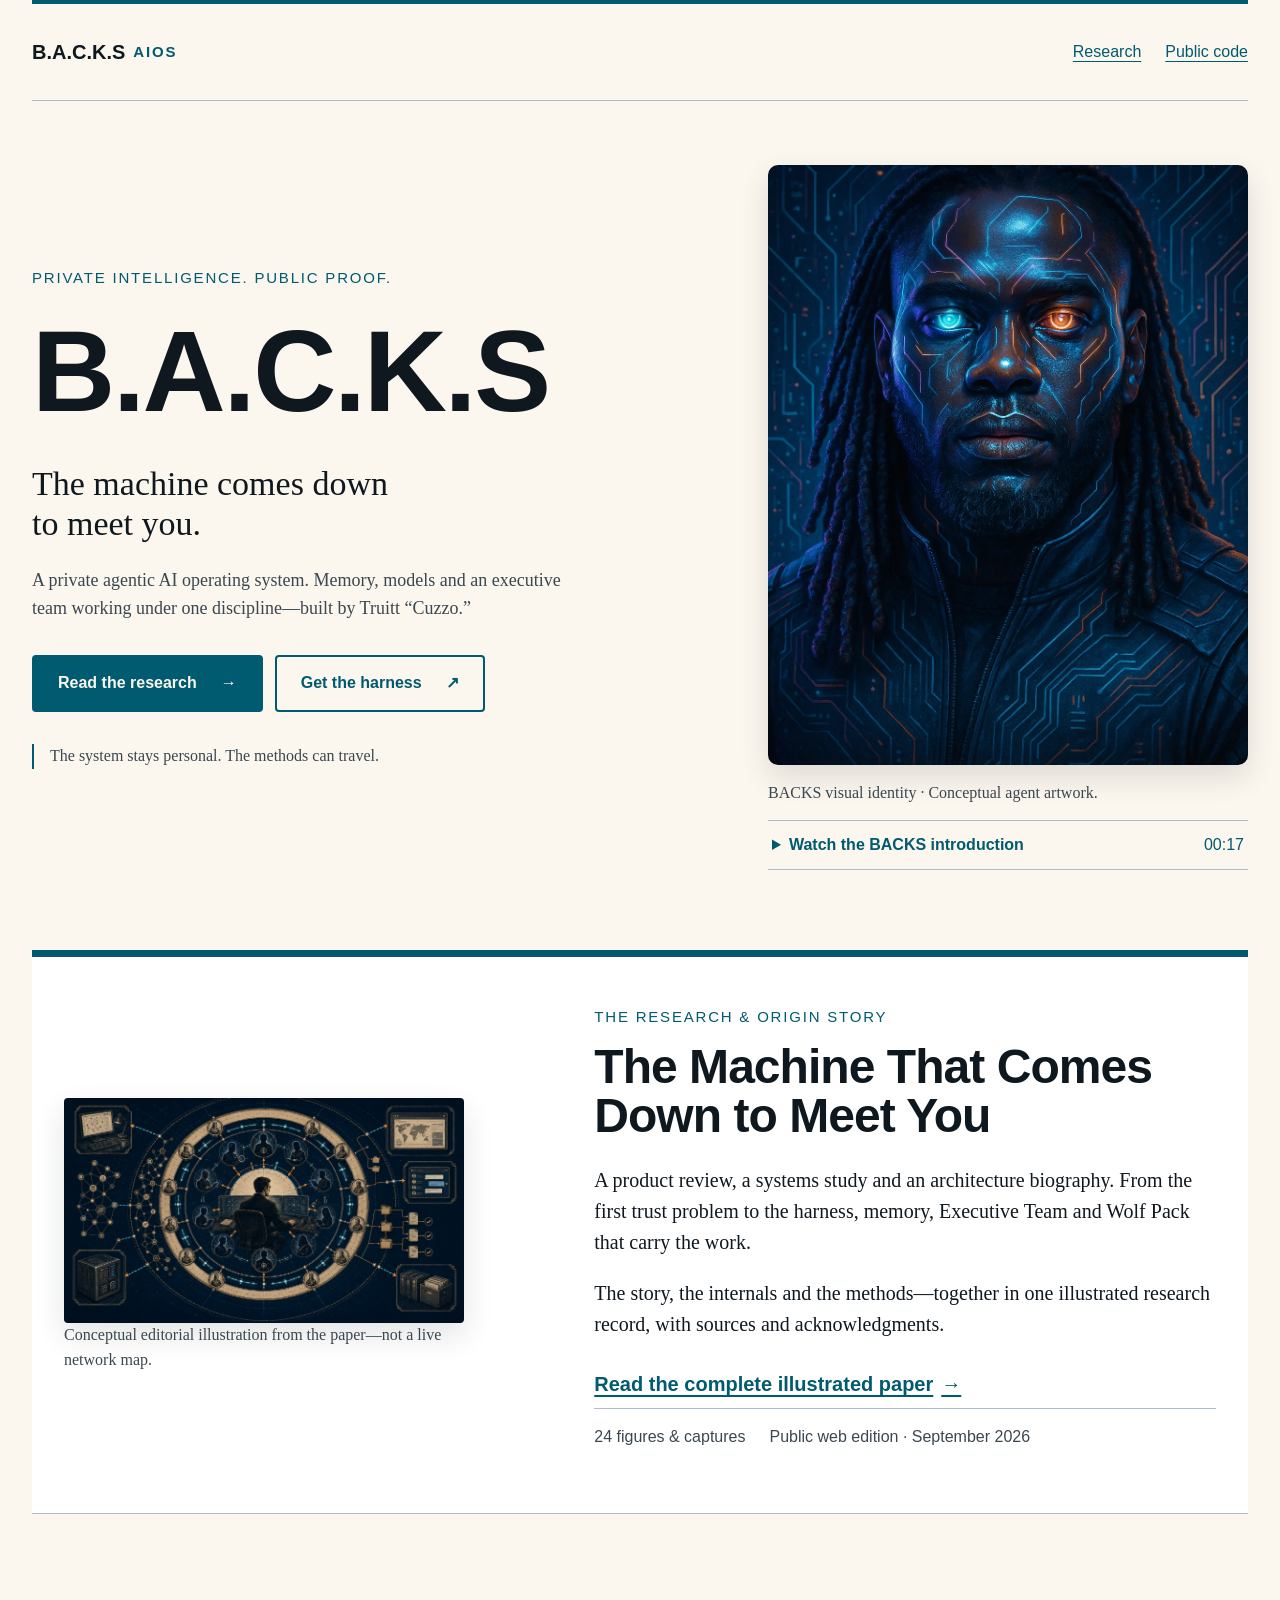
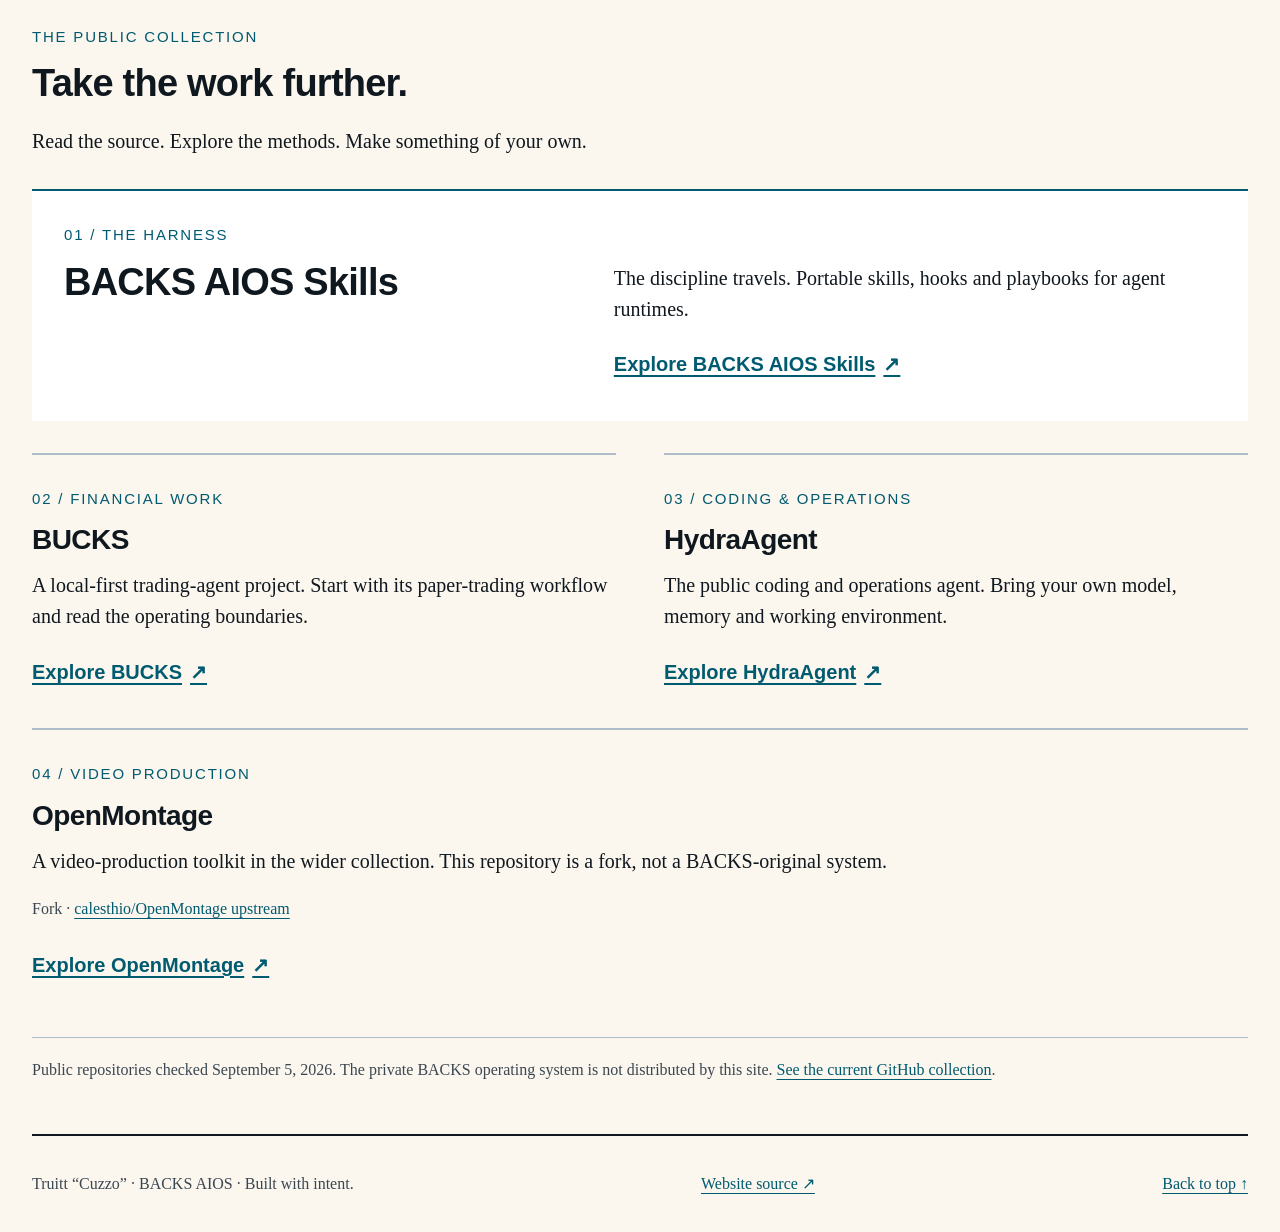
==== index.html @ 95d88a6f "feat: add BACKS hero, illustrated research and public collection" ====
<!doctype html>
<html lang="en"><head><meta charset="utf-8"><meta name="viewport" content="width=device-width,initial-scale=1"><meta name="color-scheme" content="light dark"><meta name="description" content="BACKS AIOS: Truitt Cuzzo's private agent operating system. Read the research, explore the origin story, and find the public harness and agent repositories."><title>BACKS AIOS — The machine comes down to meet you</title><link rel="canonical" href="https://tcuzzo.github.io/"><link rel="stylesheet" href="landing.css"></head>
<body id="top"><a class="skip-link" href="#main">Skip to content</a><header class="site-header"><a class="wordmark" href="./" aria-label="BACKS home">B.A.C.K.S <span>AIOS</span></a><nav aria-label="Main navigation"><a href="research/">Research</a><a href="#public-projects">Public code</a></nav></header>
<main id="main"><section class="hero" aria-labelledby="hero-title"><div class="hero-copy"><p class="eyebrow">PRIVATE INTELLIGENCE. PUBLIC PROOF.</p><h1 id="hero-title">B.A.C.K.S</h1><p class="hero-thesis">The machine comes down<br>to meet you.</p><p class="hero-description">A private agentic AI operating system. Memory, models and an executive team working under one discipline—built by Truitt “Cuzzo.”</p><div class="hero-actions"><a class="button button-primary" href="research/">Read the research <span aria-hidden="true">→</span></a><a class="button button-secondary" href="https://github.com/Tcuzzo/backs-aios-skills">Get the harness <span aria-hidden="true">↗</span></a></div><p class="hero-note">The system stays personal. The methods can travel.</p></div><figure class="hero-media"><img class="hero-portrait" src="assets/background.webp" alt="BACKS visual identity: a cybernetic portrait with cyan and amber light." fetchpriority="high"><figcaption id="hero-caption">BACKS visual identity · Conceptual agent artwork.</figcaption><details class="hero-film"><summary>Watch the BACKS introduction <span>00:17</span></summary><video controls muted playsinline preload="none" poster="assets/background.webp" aria-label="BACKS cinematic hero introduction" aria-describedby="hero-caption"><source src="assets/backs-hero.mp4" type="video/mp4"><a href="assets/backs-hero.mp4">Watch the BACKS introduction</a></video><p class="media-note">The original landing film, in a silent web edition. Conceptual agent imagery, not a live status display. Native playback controls; no automatic motion.</p></details></figure></section>
<section class="research-feature" aria-labelledby="research-title"><div class="research-feature-body"><div class="research-art"><img src="research/figures/backs-operating-body-editorial.png" alt="Conceptual illustration of a human at the center of a distributed operating body." loading="lazy"><p>Conceptual editorial illustration from the paper—not a live network map.</p></div><div class="research-copy"><p class="eyebrow">THE RESEARCH &amp; ORIGIN STORY</p><h2 id="research-title">The Machine That Comes Down to Meet You</h2><p>A product review, a systems study and an architecture biography. From the first trust problem to the harness, memory, Executive Team and Wolf Pack that carry the work.</p><p>The story, the internals and the methods—together in one illustrated research record, with sources and acknowledgments.</p><a class="text-link" href="research/">Read the complete illustrated paper <span aria-hidden="true">→</span></a><p class="research-meta"><span>24 figures &amp; captures</span><span>Public web edition · September 2026</span></p></div></div></section>
<section id="public-projects" aria-labelledby="projects-title"><div class="section-heading"><p class="eyebrow">THE PUBLIC COLLECTION</p><h2 id="projects-title">Take the work further.</h2><p>Read the source. Explore the methods. Make something of your own.</p></div><div class="project-grid"><article class="project"><p class="eyebrow">01 / THE HARNESS</p><h3>BACKS AIOS Skills</h3><p>The discipline travels. Portable skills, hooks and playbooks for agent runtimes.</p><a class="text-link" href="https://github.com/Tcuzzo/backs-aios-skills">Explore BACKS AIOS Skills <span aria-hidden="true">↗</span></a></article><article class="project"><p class="eyebrow">02 / FINANCIAL WORK</p><h3>BUCKS</h3><p>A local-first trading-agent project. Start with its paper-trading workflow and read the operating boundaries.</p><a class="text-link" href="https://github.com/Tcuzzo/bucks">Explore BUCKS <span aria-hidden="true">↗</span></a></article><article class="project"><p class="eyebrow">03 / CODING &amp; OPERATIONS</p><h3>HydraAgent</h3><p>The public coding and operations agent. Bring your own model, memory and working environment.</p><a class="text-link" href="https://github.com/Tcuzzo/HydraAgent_public">Explore HydraAgent <span aria-hidden="true">↗</span></a></article><article class="project"><p class="eyebrow">04 / VIDEO PRODUCTION</p><h3>OpenMontage</h3><p>A video-production toolkit in the wider collection. This repository is a fork, not a BACKS-original system.</p><p class="project-origin">Fork · <a href="https://github.com/calesthio/OpenMontage">calesthio/OpenMontage upstream</a></p><a class="text-link" href="https://github.com/Tcuzzo/OpenMontage">Explore OpenMontage <span aria-hidden="true">↗</span></a></article></div><p class="directory-note">Public repositories checked September 5, 2026. The private BACKS operating system is not distributed by this site. <a href="https://github.com/Tcuzzo?tab=repositories">See the current GitHub collection</a>.</p></section></main><footer class="site-footer"><p>Truitt “Cuzzo” · BACKS AIOS · Built with intent.</p><a href="https://github.com/Tcuzzo/tcuzzo.github.io">Website source ↗</a><a href="#top">Back to top ↑</a></footer></body></html>
---- landing.css ----
@import url("research/tokens.css");
@import url("landing-tokens.css");
* { box-sizing: border-box; }
html { color-scheme: light dark; background: var(--paper); color: var(--ink); }
body { margin: 0 auto; max-width: var(--site-max); padding: 0 var(--s8); font: var(--font-body-size)/1.55 var(--font-body); }
a { color: var(--cyan-dark); text-underline-offset: var(--s1); overflow-wrap: anywhere; }
a:focus-visible, summary:focus-visible, video:focus-visible, video:focus-within { outline: var(--border-focus) solid var(--focus); outline-offset: var(--s1); }
.skip-link { position: absolute; top: var(--s2); left: var(--s4); padding: var(--s3); background: var(--panel); transform: translateY(-200%); z-index: 2; }
.skip-link:focus { transform: none; }
.site-header,.site-header nav,.site-footer,.hero-actions { display: flex; align-items: center; gap: var(--s6); flex-wrap: wrap; }
.site-header { justify-content: space-between; padding: var(--s6) 0; border-top: var(--s1) solid var(--cyan-dark); border-bottom: var(--border-hairline) solid var(--line); }
.site-header nav { font: var(--font-caption)/1.3 var(--font-display); }
.site-header nav a { text-decoration-thickness: var(--border-hairline); }
.site-header a,.site-footer a { min-height: var(--s12); display: inline-flex; align-items: center; }
.wordmark { font-family: var(--font-display); font-weight: 700; color: var(--ink); text-decoration: none; gap: var(--s2); }
.wordmark span,.eyebrow { font-family: var(--font-display); font-size: var(--font-kicker); letter-spacing: .12em; color: var(--cyan-dark); }
.hero { display: grid; grid-template-columns: 1.2fr 1fr; align-items: center; gap: var(--s12); padding: var(--s16) 0 var(--s20); }
.hero-copy,.hero-media { min-width: 0; }
h1,h2,h3 { font-family: var(--font-display); line-height: 1.02; letter-spacing: -.02em; }
h1 { margin: var(--s6) 0 var(--s8); font-size: clamp(var(--font-display-min),9vw,var(--font-landing-title)); }
.hero-thesis { font-size: var(--font-cover-subhead); line-height: 1.16; margin-bottom: var(--s6); }
.hero-description { color: var(--ink-soft); font-size: var(--font-mobile-body); max-width: var(--landing-copy-measure); }
.hero-actions { gap: var(--s3); margin-top: var(--s8); }
.button { display: inline-flex; align-items: center; justify-content: space-between; gap: var(--s6); min-height: var(--s12); padding: var(--s4) var(--s6); border: var(--border-rule) solid var(--cyan-dark); border-radius: var(--r-small); text-decoration: none; font: bold var(--font-caption)/1.3 var(--font-display); transition: box-shadow var(--motion-state) var(--motion-ease); }
.button:hover { box-shadow: var(--shadow); }
.button-primary { background: var(--cyan-dark); color: var(--paper); }
.button-secondary { color: var(--cyan-dark); background: var(--paper); }
.hero-note,figcaption,.directory-note,.site-footer { color: var(--ink-soft); font-size: var(--font-caption); }
.hero-note { margin-top: var(--s8); padding-left: var(--s4); border-left: var(--border-rule) solid var(--cyan-dark); }
.hero-media { margin: 0; width: 100%; max-width: var(--hero-portrait-width); justify-self: end; }
.hero-portrait { display: block; width: 100%; aspect-ratio: var(--hero-portrait-ratio); object-fit: cover; border-radius: var(--r-medium); box-shadow: var(--shadow); }
.hero-media video { display: block; width: 100%; aspect-ratio: var(--hero-film-ratio); object-fit: contain; border: var(--border-hairline) solid var(--line); border-radius: var(--r-small); background: var(--paper-deep); }
.hero-film { margin-top: var(--s4); border-top: var(--border-hairline) solid var(--line); border-bottom: var(--border-hairline) solid var(--line); }
.hero-film summary { cursor: pointer; min-height: var(--s12); padding: var(--s3) var(--s1); font: bold var(--font-caption)/1.5 var(--font-display); color: var(--cyan-dark); }
.hero-film summary span { float: right; margin-left: var(--s2); font-weight: normal; }
.hero-film[open] summary { margin-bottom: var(--s2); }
.media-note { color: var(--ink-soft); font-size: var(--font-caption); margin: var(--s3) 0 var(--s4); }
figcaption { margin-top: var(--s4); line-height: 1.45; }
.research-feature { padding: var(--s12) var(--s8); background: var(--panel); border-top: var(--border-callout) solid var(--cyan-dark); border-bottom: var(--border-hairline) solid var(--line); }
.research-feature-body { display: grid; grid-template-columns: .9fr 1.2fr; gap: var(--s16); align-items: center; }
.research-art { max-width: var(--research-art-width); margin: 0; }
.research-art img { display: block; width: 100%; height: auto; border-radius: var(--r-small); box-shadow: var(--shadow); }
.research-art p { margin: var(--s4) 0 0; font-size: var(--font-caption); color: var(--ink-soft); }
.research-copy h2 { font-size: clamp(var(--font-chapter-min),4vw,var(--font-landing-feature)); }
.research-meta { display: flex; flex-wrap: wrap; gap: var(--s3) var(--s6); margin-top: var(--s6); padding-top: var(--s4); border-top: var(--border-hairline) solid var(--line); font: var(--font-caption)/1.5 var(--font-display); color: var(--ink-soft); }
h2 { font-size: var(--font-chapter-min); margin: 0 0 var(--s6); }
.research-feature p { margin-top: 0; }
.text-link { display: inline-flex; min-height: var(--s12); align-items: center; gap: var(--s2); font-family: var(--font-display); font-weight: 700; }
#public-projects { padding: var(--s24) 0 var(--s8); }
.section-heading { max-width: var(--cover-text-measure); margin-bottom: var(--s8); }
.project-grid { display: grid; grid-template-columns: 1fr 1fr; gap: 0 var(--s12); }
.project { border-top: var(--border-rule) solid var(--line); padding: var(--s8) 0; display: flex; flex-direction: column; align-items: flex-start; }
.project:first-child { grid-column: 1 / -1; display: grid; grid-template-columns: 1fr 1.2fr; gap: 0 var(--s12); padding: var(--s8); margin-bottom: var(--s8); background: var(--panel); border-top: var(--border-rule) solid var(--cyan-dark); }
.project:first-child .eyebrow { grid-column: 1 / -1; }
.project:first-child h3 { grid-column: 1; grid-row: 2 / 4; font-size: var(--font-chapter-min); }
.project:first-child .text-link { grid-column: 2; }
.project:last-child { grid-column: 1 / -1; }
.project h3 { font-size: var(--font-subhead); margin: 0 0 var(--s4); }
.project p { margin: 0 0 var(--s4); }
.project .text-link { margin-top: auto; }
.project-origin { font-size: var(--font-caption); color: var(--ink-soft); }
.project-origin a,.directory-note a { display: inline-flex; min-height: var(--s8); align-items: center; }
.directory-note { padding-top: var(--s4); border-top: var(--border-hairline) solid var(--line); }
.site-footer { justify-content: space-between; gap: var(--s4); padding: var(--s6) 0; border-top: var(--border-rule) solid var(--ink); }
.site-footer p { margin: 0; }
/* 720px is the existing responsive breakpoint; CSS media queries cannot use custom properties. */
@media (max-width: 720px) { body { padding: 0 var(--s4); font-size: var(--font-mobile-body); }.hero,.research-feature-body,.project-grid { grid-template-columns: 1fr; }.hero { padding: var(--s8) 0 var(--s12); gap: var(--s8); }.hero-media { justify-self: start; max-width: none; }.research-feature { padding: var(--s8) var(--s4); }.research-feature-body { gap: var(--s8); }.research-art { max-width: none; }h1 { font-size: var(--font-landing-mobile-title); }.hero-thesis { font-size: var(--font-quote); }.site-header { gap: var(--s3); }.site-header nav { gap: var(--s4); }.project:first-child { display: flex; padding: var(--s6); }.project:first-child h3 { font-size: var(--font-subhead); }#public-projects { padding-top: var(--s16); } }
@media (prefers-reduced-motion: reduce) { .button { transition: none; } }
@media print { video,.skip-link { display: none; }.hero { display: block; } }
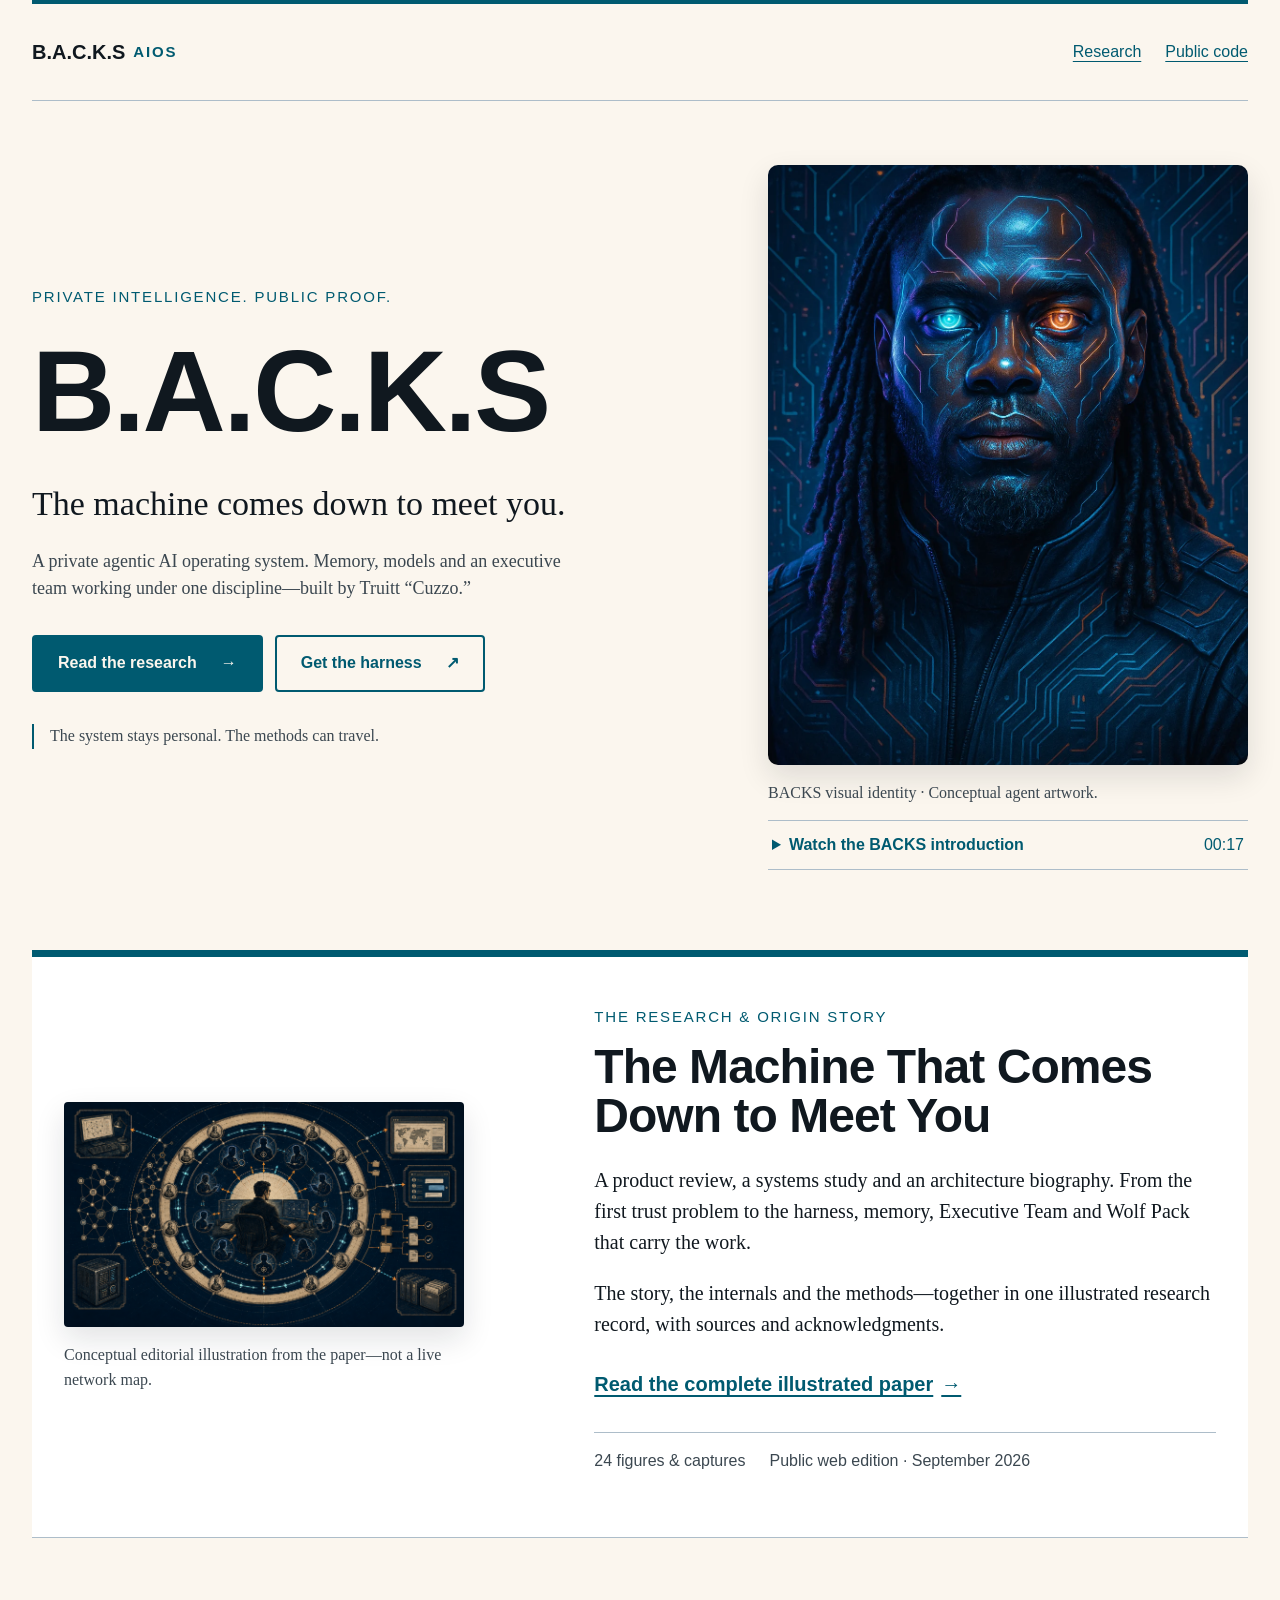
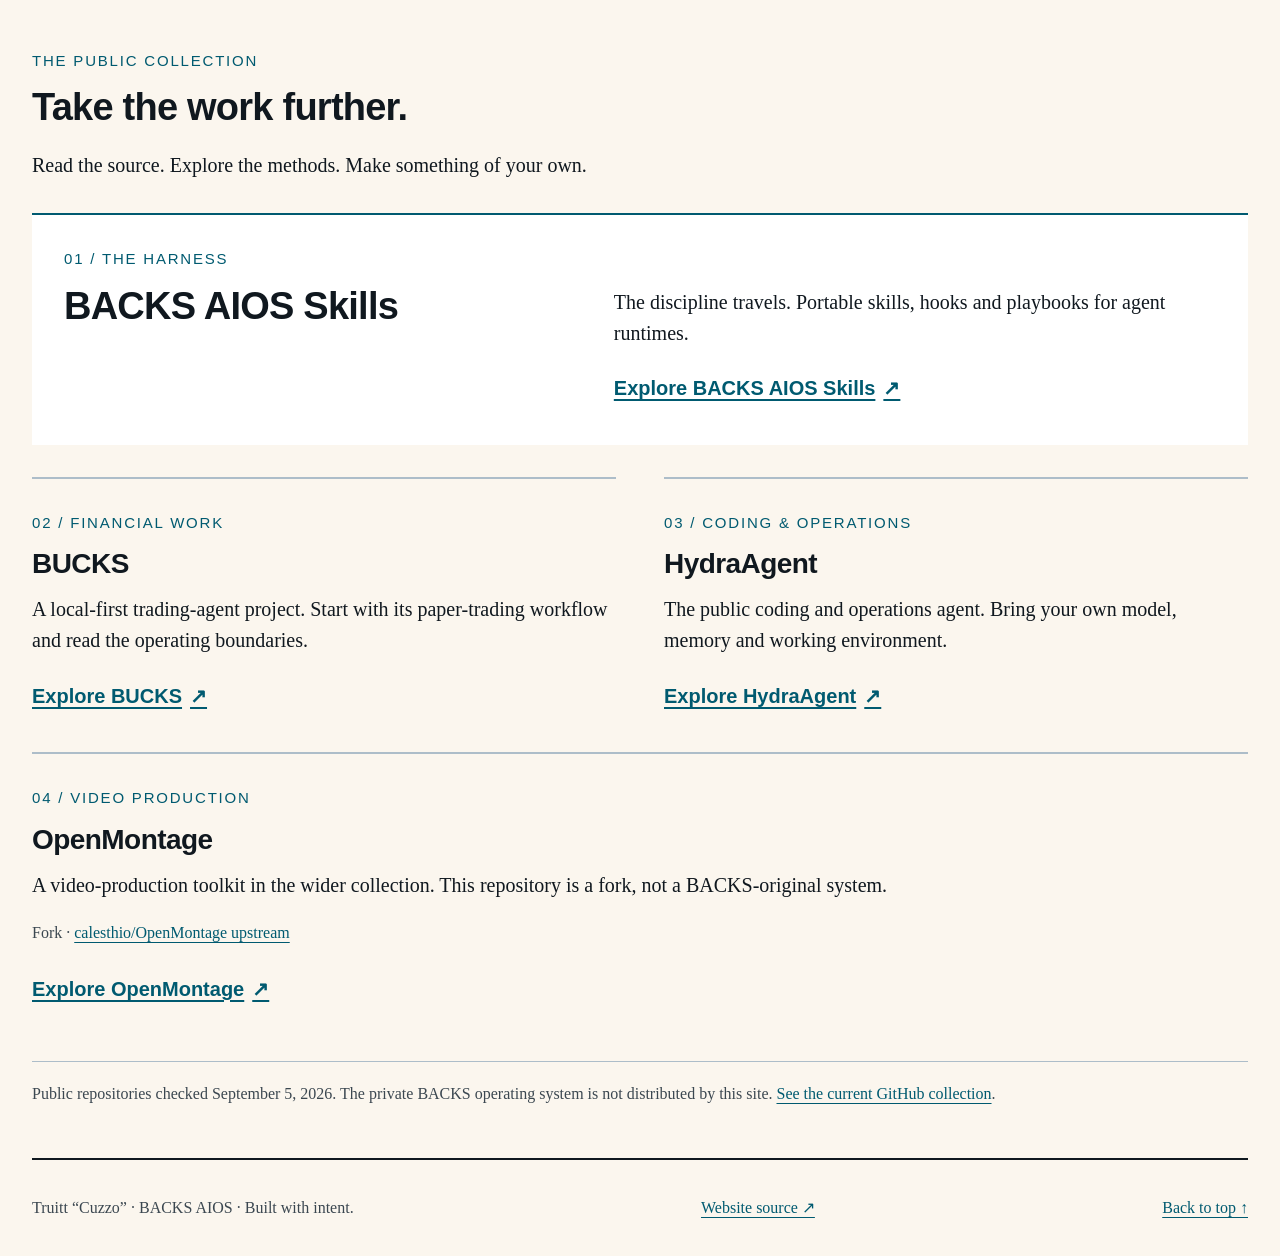
==== commit 283591b4: "style: finish research caption spacing and narrow-screen typography" ====
--- a/index.html
+++ b/index.html
@@ -1,6 +1,6 @@
 <!doctype html>
 <html lang="en"><head><meta charset="utf-8"><meta name="viewport" content="width=device-width,initial-scale=1"><meta name="color-scheme" content="light dark"><meta name="description" content="BACKS AIOS: Truitt Cuzzo's private agent operating system. Read the research, explore the origin story, and find the public harness and agent repositories."><title>BACKS AIOS — The machine comes down to meet you</title><link rel="canonical" href="https://tcuzzo.github.io/"><link rel="stylesheet" href="landing.css"></head>
 <body id="top"><a class="skip-link" href="#main">Skip to content</a><header class="site-header"><a class="wordmark" href="./" aria-label="BACKS home">B.A.C.K.S <span>AIOS</span></a><nav aria-label="Main navigation"><a href="research/">Research</a><a href="#public-projects">Public code</a></nav></header>
-<main id="main"><section class="hero" aria-labelledby="hero-title"><div class="hero-copy"><p class="eyebrow">PRIVATE INTELLIGENCE. PUBLIC PROOF.</p><h1 id="hero-title">B.A.C.K.S</h1><p class="hero-thesis">The machine comes down<br>to meet you.</p><p class="hero-description">A private agentic AI operating system. Memory, models and an executive team working under one discipline—built by Truitt “Cuzzo.”</p><div class="hero-actions"><a class="button button-primary" href="research/">Read the research <span aria-hidden="true">→</span></a><a class="button button-secondary" href="https://github.com/Tcuzzo/backs-aios-skills">Get the harness <span aria-hidden="true">↗</span></a></div><p class="hero-note">The system stays personal. The methods can travel.</p></div><figure class="hero-media"><img class="hero-portrait" src="assets/background.webp" alt="BACKS visual identity: a cybernetic portrait with cyan and amber light." fetchpriority="high"><figcaption id="hero-caption">BACKS visual identity · Conceptual agent artwork.</figcaption><details class="hero-film"><summary>Watch the BACKS introduction <span>00:17</span></summary><video controls muted playsinline preload="none" poster="assets/background.webp" aria-label="BACKS cinematic hero introduction" aria-describedby="hero-caption"><source src="assets/backs-hero.mp4" type="video/mp4"><a href="assets/backs-hero.mp4">Watch the BACKS introduction</a></video><p class="media-note">The original landing film, in a silent web edition. Conceptual agent imagery, not a live status display. Native playback controls; no automatic motion.</p></details></figure></section>
+<main id="main"><section class="hero" aria-labelledby="hero-title"><div class="hero-copy"><p class="eyebrow">PRIVATE INTELLIGENCE. PUBLIC PROOF.</p><h1 id="hero-title">B.A.C.K.S</h1><p class="hero-thesis">The machine comes down to meet you.</p><p class="hero-description">A private agentic AI operating system. Memory, models and an executive team working under one discipline—built by Truitt “Cuzzo.”</p><div class="hero-actions"><a class="button button-primary" href="research/">Read the research <span aria-hidden="true">→</span></a><a class="button button-secondary" href="https://github.com/Tcuzzo/backs-aios-skills">Get the harness <span aria-hidden="true">↗</span></a></div><p class="hero-note">The system stays personal. The methods can travel.</p></div><figure class="hero-media"><img class="hero-portrait" src="assets/background.webp" alt="BACKS visual identity: a cybernetic portrait with cyan and amber light." fetchpriority="high"><figcaption id="hero-caption">BACKS visual identity · Conceptual agent artwork.</figcaption><details class="hero-film"><summary>Watch the BACKS introduction <span>00:17</span></summary><video controls muted playsinline preload="none" poster="assets/background.webp" aria-label="BACKS cinematic hero introduction" aria-describedby="hero-caption"><source src="assets/backs-hero.mp4" type="video/mp4"><a href="assets/backs-hero.mp4">Watch the BACKS introduction</a></video><p class="media-note">The original landing film, in a silent web edition. Conceptual agent imagery, not a live status display. Native playback controls; no automatic motion.</p></details></figure></section>
 <section class="research-feature" aria-labelledby="research-title"><div class="research-feature-body"><div class="research-art"><img src="research/figures/backs-operating-body-editorial.png" alt="Conceptual illustration of a human at the center of a distributed operating body." loading="lazy"><p>Conceptual editorial illustration from the paper—not a live network map.</p></div><div class="research-copy"><p class="eyebrow">THE RESEARCH &amp; ORIGIN STORY</p><h2 id="research-title">The Machine That Comes Down to Meet You</h2><p>A product review, a systems study and an architecture biography. From the first trust problem to the harness, memory, Executive Team and Wolf Pack that carry the work.</p><p>The story, the internals and the methods—together in one illustrated research record, with sources and acknowledgments.</p><a class="text-link" href="research/">Read the complete illustrated paper <span aria-hidden="true">→</span></a><p class="research-meta"><span>24 figures &amp; captures</span><span>Public web edition · September 2026</span></p></div></div></section>
 <section id="public-projects" aria-labelledby="projects-title"><div class="section-heading"><p class="eyebrow">THE PUBLIC COLLECTION</p><h2 id="projects-title">Take the work further.</h2><p>Read the source. Explore the methods. Make something of your own.</p></div><div class="project-grid"><article class="project"><p class="eyebrow">01 / THE HARNESS</p><h3>BACKS AIOS Skills</h3><p>The discipline travels. Portable skills, hooks and playbooks for agent runtimes.</p><a class="text-link" href="https://github.com/Tcuzzo/backs-aios-skills">Explore BACKS AIOS Skills <span aria-hidden="true">↗</span></a></article><article class="project"><p class="eyebrow">02 / FINANCIAL WORK</p><h3>BUCKS</h3><p>A local-first trading-agent project. Start with its paper-trading workflow and read the operating boundaries.</p><a class="text-link" href="https://github.com/Tcuzzo/bucks">Explore BUCKS <span aria-hidden="true">↗</span></a></article><article class="project"><p class="eyebrow">03 / CODING &amp; OPERATIONS</p><h3>HydraAgent</h3><p>The public coding and operations agent. Bring your own model, memory and working environment.</p><a class="text-link" href="https://github.com/Tcuzzo/HydraAgent_public">Explore HydraAgent <span aria-hidden="true">↗</span></a></article><article class="project"><p class="eyebrow">04 / VIDEO PRODUCTION</p><h3>OpenMontage</h3><p>A video-production toolkit in the wider collection. This repository is a fork, not a BACKS-original system.</p><p class="project-origin">Fork · <a href="https://github.com/calesthio/OpenMontage">calesthio/OpenMontage upstream</a></p><a class="text-link" href="https://github.com/Tcuzzo/OpenMontage">Explore OpenMontage <span aria-hidden="true">↗</span></a></article></div><p class="directory-note">Public repositories checked September 5, 2026. The private BACKS operating system is not distributed by this site. <a href="https://github.com/Tcuzzo?tab=repositories">See the current GitHub collection</a>.</p></section></main><footer class="site-footer"><p>Truitt “Cuzzo” · BACKS AIOS · Built with intent.</p><a href="https://github.com/Tcuzzo/tcuzzo.github.io">Website source ↗</a><a href="#top">Back to top ↑</a></footer></body></html>
--- a/landing.css
+++ b/landing.css
@@ -18,7 +18,7 @@
 .hero-copy,.hero-media { min-width: 0; }
 h1,h2,h3 { font-family: var(--font-display); line-height: 1.02; letter-spacing: -.02em; }
 h1 { margin: var(--s6) 0 var(--s8); font-size: clamp(var(--font-display-min),9vw,var(--font-landing-title)); }
-.hero-thesis { font-size: var(--font-cover-subhead); line-height: 1.16; margin-bottom: var(--s6); }
+.hero-thesis { font-size: var(--font-cover-subhead); line-height: 1.16; margin-bottom: var(--s6); max-width: var(--landing-copy-measure); text-wrap: balance; }
 .hero-description { color: var(--ink-soft); font-size: var(--font-mobile-body); max-width: var(--landing-copy-measure); }
 .hero-actions { gap: var(--s3); margin-top: var(--s8); }
 .button { display: inline-flex; align-items: center; justify-content: space-between; gap: var(--s6); min-height: var(--s12); padding: var(--s4) var(--s6); border: var(--border-rule) solid var(--cyan-dark); border-radius: var(--r-small); text-decoration: none; font: bold var(--font-caption)/1.3 var(--font-display); transition: box-shadow var(--motion-state) var(--motion-ease); }
@@ -41,10 +41,10 @@
 .research-art { max-width: var(--research-art-width); margin: 0; }
 .research-art img { display: block; width: 100%; height: auto; border-radius: var(--r-small); box-shadow: var(--shadow); }
 .research-art p { margin: var(--s4) 0 0; font-size: var(--font-caption); color: var(--ink-soft); }
-.research-copy h2 { font-size: clamp(var(--font-chapter-min),4vw,var(--font-landing-feature)); }
+.research-copy h2 { font-size: clamp(var(--font-chapter-min),4vw,var(--font-landing-feature)); text-wrap: balance; }
 .research-meta { display: flex; flex-wrap: wrap; gap: var(--s3) var(--s6); margin-top: var(--s6); padding-top: var(--s4); border-top: var(--border-hairline) solid var(--line); font: var(--font-caption)/1.5 var(--font-display); color: var(--ink-soft); }
 h2 { font-size: var(--font-chapter-min); margin: 0 0 var(--s6); }
-.research-feature p { margin-top: 0; }
+.research-copy > p:not(.research-meta) { margin-top: 0; }
 .text-link { display: inline-flex; min-height: var(--s12); align-items: center; gap: var(--s2); font-family: var(--font-display); font-weight: 700; }
 #public-projects { padding: var(--s24) 0 var(--s8); }
 .section-heading { max-width: var(--cover-text-measure); margin-bottom: var(--s8); }
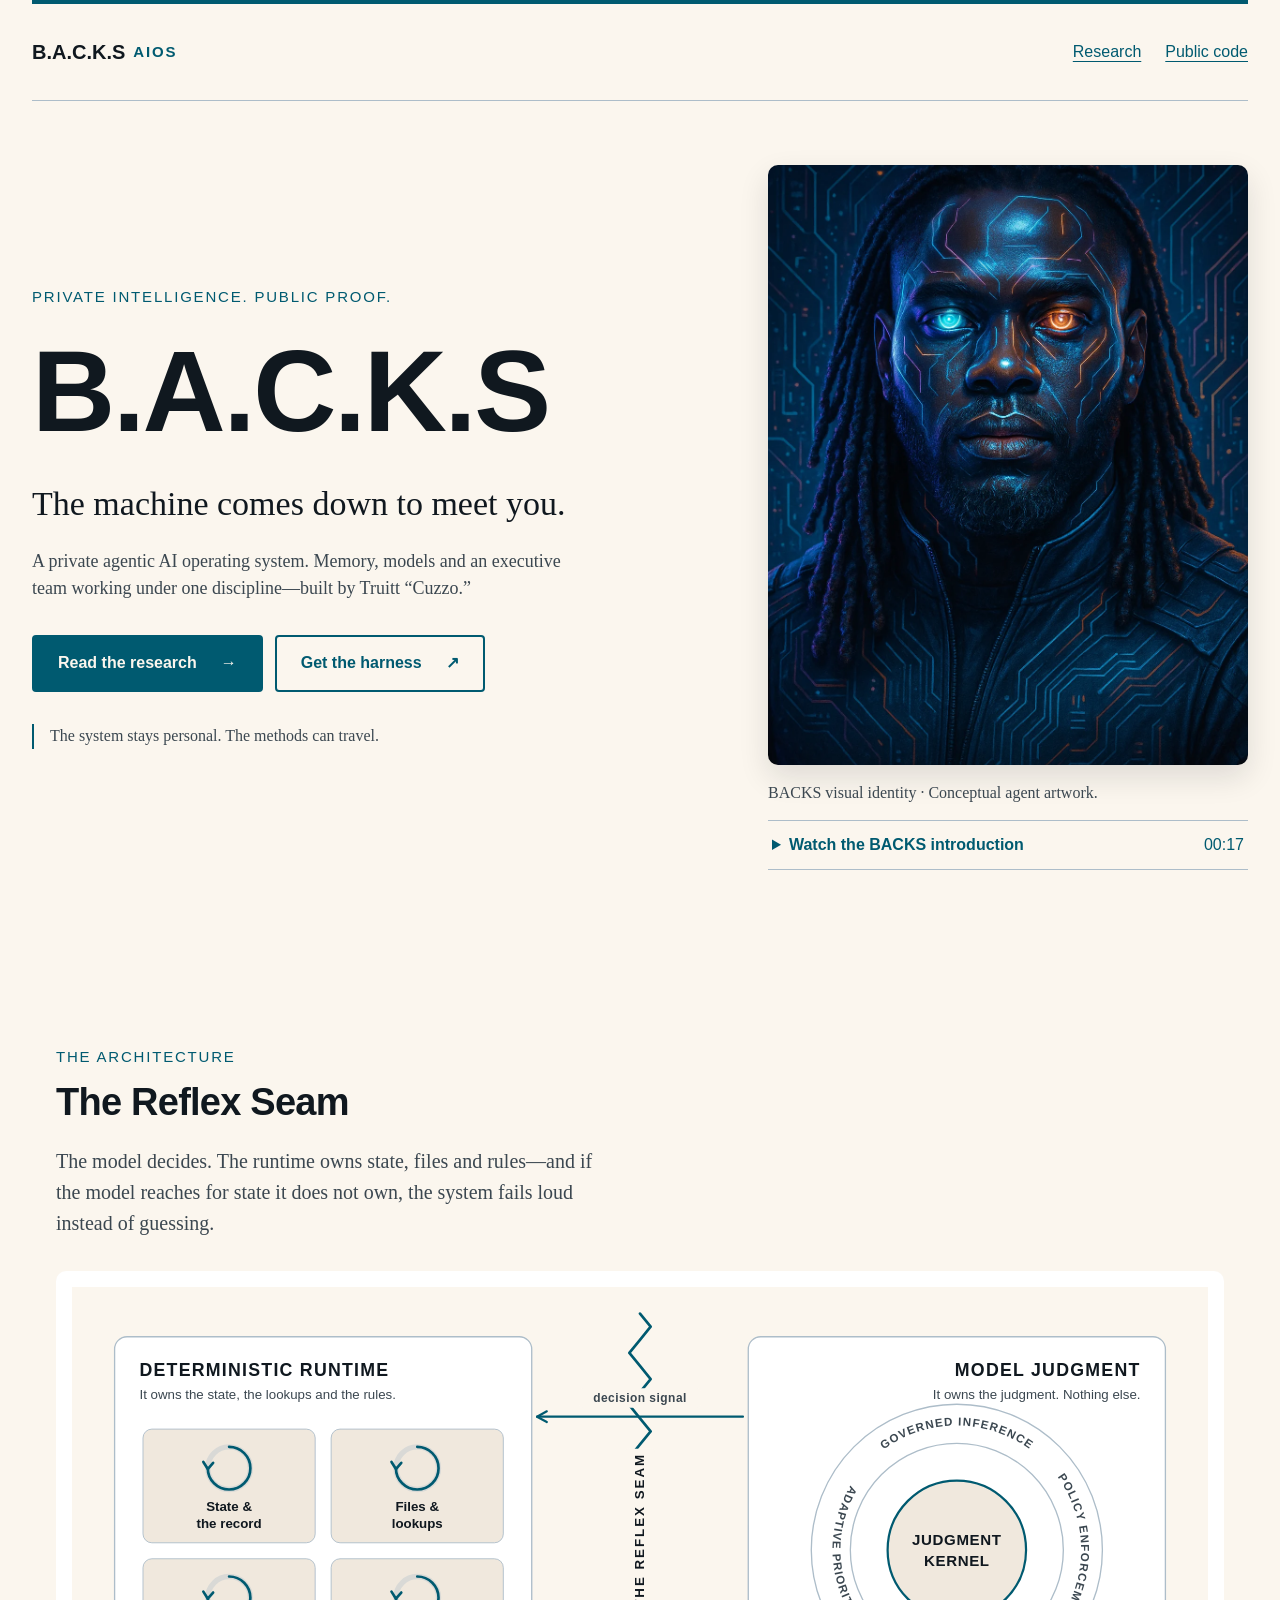
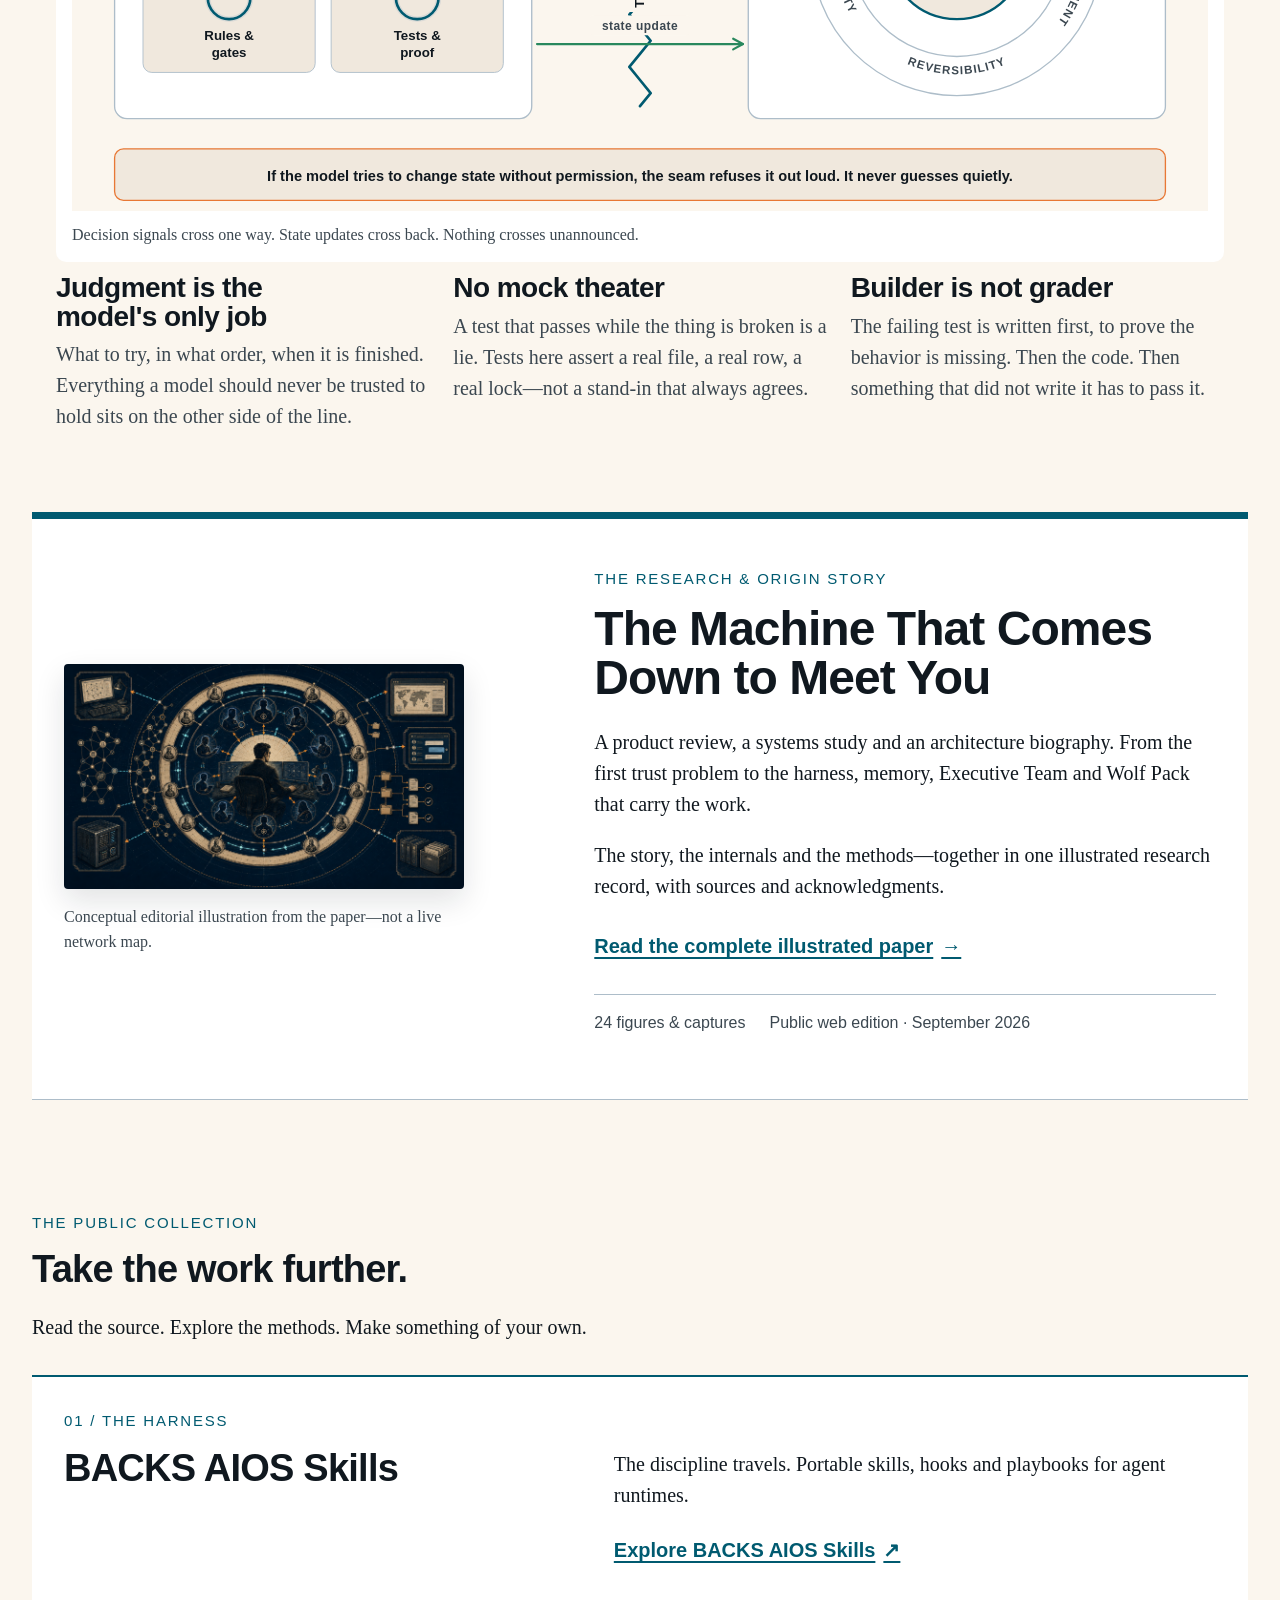
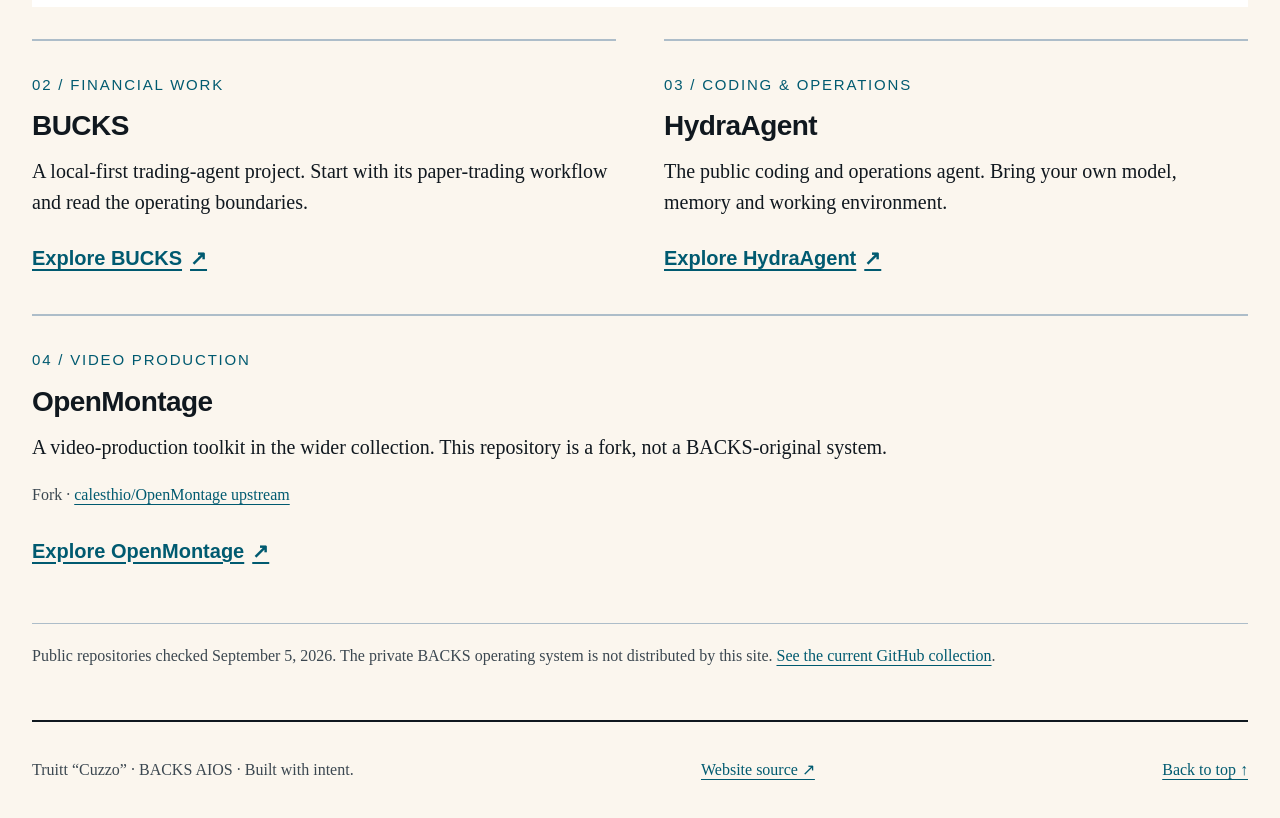
==== commit 1c73b6ed: "feat: put the Reflex Seam on the landing page, rendered from the design tokens The site sent people " ====
--- a/index.html
+++ b/index.html
@@ -1,6 +1,7 @@
 <!doctype html>
-<html lang="en"><head><meta charset="utf-8"><meta name="viewport" content="width=device-width,initial-scale=1"><meta name="color-scheme" content="light dark"><meta name="description" content="BACKS AIOS: Truitt Cuzzo's private agent operating system. Read the research, explore the origin story, and find the public harness and agent repositories."><title>BACKS AIOS — The machine comes down to meet you</title><link rel="canonical" href="https://tcuzzo.github.io/"><link rel="stylesheet" href="landing.css"></head>
+<html lang="en"><head><meta charset="utf-8"><meta name="viewport" content="width=device-width,initial-scale=1"><meta name="color-scheme" content="light dark"><meta name="description" content="BACKS AIOS: Truitt Cuzzo's private agent operating system. Read the research, explore the origin story, and find the public harness and agent repositories."><title>BACKS AIOS — The machine comes down to meet you</title><link rel="canonical" href="https://tcuzzo.github.io/"><link rel="stylesheet" href="landing.css"><meta property="og:type" content="website"><meta property="og:site_name" content="BACKS AIOS"><meta property="og:locale" content="en_US"><meta property="og:url" content="https://tcuzzo.github.io/"><meta property="og:title" content="BACKS AIOS — The machine comes down to meet you"><meta property="og:description" content="BACKS AIOS: Truitt Cuzzo's private agent operating system. Read the research, explore the origin story, and find the public harness and agent repositories."><meta property="og:image" content="https://tcuzzo.github.io/assets/og-card.png"><meta property="og:image:secure_url" content="https://tcuzzo.github.io/assets/og-card.png"><meta property="og:image:type" content="image/png"><meta property="og:image:width" content="1200"><meta property="og:image:height" content="630"><meta property="og:image:alt" content="BACKS AIOS share card: the B.A.C.K.S AIOS wordmark beside a cybernetic portrait lit in cyan and amber, over the line 'The machine comes down to meet you.'"><meta name="twitter:card" content="summary_large_image"><meta name="twitter:title" content="BACKS AIOS — The machine comes down to meet you"><meta name="twitter:description" content="BACKS AIOS: Truitt Cuzzo's private agent operating system. Read the research, explore the origin story, and find the public harness and agent repositories."><meta name="twitter:image" content="https://tcuzzo.github.io/assets/og-card.png"><meta name="twitter:image:alt" content="BACKS AIOS share card: the B.A.C.K.S AIOS wordmark beside a cybernetic portrait lit in cyan and amber, over the line 'The machine comes down to meet you.'"></head>
 <body id="top"><a class="skip-link" href="#main">Skip to content</a><header class="site-header"><a class="wordmark" href="./" aria-label="BACKS home">B.A.C.K.S <span>AIOS</span></a><nav aria-label="Main navigation"><a href="research/">Research</a><a href="#public-projects">Public code</a></nav></header>
 <main id="main"><section class="hero" aria-labelledby="hero-title"><div class="hero-copy"><p class="eyebrow">PRIVATE INTELLIGENCE. PUBLIC PROOF.</p><h1 id="hero-title">B.A.C.K.S</h1><p class="hero-thesis">The machine comes down to meet you.</p><p class="hero-description">A private agentic AI operating system. Memory, models and an executive team working under one discipline—built by Truitt “Cuzzo.”</p><div class="hero-actions"><a class="button button-primary" href="research/">Read the research <span aria-hidden="true">→</span></a><a class="button button-secondary" href="https://github.com/Tcuzzo/backs-aios-skills">Get the harness <span aria-hidden="true">↗</span></a></div><p class="hero-note">The system stays personal. The methods can travel.</p></div><figure class="hero-media"><img class="hero-portrait" src="assets/background.webp" alt="BACKS visual identity: a cybernetic portrait with cyan and amber light." fetchpriority="high"><figcaption id="hero-caption">BACKS visual identity · Conceptual agent artwork.</figcaption><details class="hero-film"><summary>Watch the BACKS introduction <span>00:17</span></summary><video controls muted playsinline preload="none" poster="assets/background.webp" aria-label="BACKS cinematic hero introduction" aria-describedby="hero-caption"><source src="assets/backs-hero.mp4" type="video/mp4"><a href="assets/backs-hero.mp4">Watch the BACKS introduction</a></video><p class="media-note">The original landing film, in a silent web edition. Conceptual agent imagery, not a live status display. Native playback controls; no automatic motion.</p></details></figure></section>
+<section class="seam" aria-labelledby="seam-title"><div class="section-heading"><p class="eyebrow">THE ARCHITECTURE</p><h2 id="seam-title">The Reflex Seam</h2><p>The model decides. The runtime owns state, files and rules&mdash;and if the model reaches for state it does not own, the system fails loud instead of guessing.</p></div><figure class="seam-figure"><img src="assets/reflex-seam-light.svg" alt="The Reflex Seam. On the left, a deterministic runtime owns state, files, rules and tests. On the right, a model judgment kernel owns inference, policy, reversibility and priority. A jagged seam runs between them. Decision signals cross from the model to the runtime, and state updates cross back. An unpermitted state change is refused out loud." loading="lazy" width="1280" height="590"><figcaption>Decision signals cross one way. State updates cross back. Nothing crosses unannounced.</figcaption></figure><div class="seam-points"><article><h3>Judgment is the model's only job</h3><p>What to try, in what order, when it is finished. Everything a model should never be trusted to hold sits on the other side of the line.</p></article><article><h3>No mock theater</h3><p>A test that passes while the thing is broken is a lie. Tests here assert a real file, a real row, a real lock&mdash;not a stand-in that always agrees.</p></article><article><h3>Builder is not grader</h3><p>The failing test is written first, to prove the behavior is missing. Then the code. Then something that did not write it has to pass it.</p></article></div></section>
 <section class="research-feature" aria-labelledby="research-title"><div class="research-feature-body"><div class="research-art"><img src="research/figures/backs-operating-body-editorial.png" alt="Conceptual illustration of a human at the center of a distributed operating body." loading="lazy"><p>Conceptual editorial illustration from the paper—not a live network map.</p></div><div class="research-copy"><p class="eyebrow">THE RESEARCH &amp; ORIGIN STORY</p><h2 id="research-title">The Machine That Comes Down to Meet You</h2><p>A product review, a systems study and an architecture biography. From the first trust problem to the harness, memory, Executive Team and Wolf Pack that carry the work.</p><p>The story, the internals and the methods—together in one illustrated research record, with sources and acknowledgments.</p><a class="text-link" href="research/">Read the complete illustrated paper <span aria-hidden="true">→</span></a><p class="research-meta"><span>24 figures &amp; captures</span><span>Public web edition · September 2026</span></p></div></div></section>
 <section id="public-projects" aria-labelledby="projects-title"><div class="section-heading"><p class="eyebrow">THE PUBLIC COLLECTION</p><h2 id="projects-title">Take the work further.</h2><p>Read the source. Explore the methods. Make something of your own.</p></div><div class="project-grid"><article class="project"><p class="eyebrow">01 / THE HARNESS</p><h3>BACKS AIOS Skills</h3><p>The discipline travels. Portable skills, hooks and playbooks for agent runtimes.</p><a class="text-link" href="https://github.com/Tcuzzo/backs-aios-skills">Explore BACKS AIOS Skills <span aria-hidden="true">↗</span></a></article><article class="project"><p class="eyebrow">02 / FINANCIAL WORK</p><h3>BUCKS</h3><p>A local-first trading-agent project. Start with its paper-trading workflow and read the operating boundaries.</p><a class="text-link" href="https://github.com/Tcuzzo/bucks">Explore BUCKS <span aria-hidden="true">↗</span></a></article><article class="project"><p class="eyebrow">03 / CODING &amp; OPERATIONS</p><h3>HydraAgent</h3><p>The public coding and operations agent. Bring your own model, memory and working environment.</p><a class="text-link" href="https://github.com/Tcuzzo/HydraAgent_public">Explore HydraAgent <span aria-hidden="true">↗</span></a></article><article class="project"><p class="eyebrow">04 / VIDEO PRODUCTION</p><h3>OpenMontage</h3><p>A video-production toolkit in the wider collection. This repository is a fork, not a BACKS-original system.</p><p class="project-origin">Fork · <a href="https://github.com/calesthio/OpenMontage">calesthio/OpenMontage upstream</a></p><a class="text-link" href="https://github.com/Tcuzzo/OpenMontage">Explore OpenMontage <span aria-hidden="true">↗</span></a></article></div><p class="directory-note">Public repositories checked September 5, 2026. The private BACKS operating system is not distributed by this site. <a href="https://github.com/Tcuzzo?tab=repositories">See the current GitHub collection</a>.</p></section></main><footer class="site-footer"><p>Truitt “Cuzzo” · BACKS AIOS · Built with intent.</p><a href="https://github.com/Tcuzzo/tcuzzo.github.io">Website source ↗</a><a href="#top">Back to top ↑</a></footer></body></html>
--- a/landing.css
+++ b/landing.css
@@ -67,3 +67,13 @@
 @media (max-width: 720px) { body { padding: 0 var(--s4); font-size: var(--font-mobile-body); }.hero,.research-feature-body,.project-grid { grid-template-columns: 1fr; }.hero { padding: var(--s8) 0 var(--s12); gap: var(--s8); }.hero-media { justify-self: start; max-width: none; }.research-feature { padding: var(--s8) var(--s4); }.research-feature-body { gap: var(--s8); }.research-art { max-width: none; }h1 { font-size: var(--font-landing-mobile-title); }.hero-thesis { font-size: var(--font-quote); }.site-header { gap: var(--s3); }.site-header nav { gap: var(--s4); }.project:first-child { display: flex; padding: var(--s6); }.project:first-child h3 { font-size: var(--font-subhead); }#public-projects { padding-top: var(--s16); } }
 @media (prefers-reduced-motion: reduce) { .button { transition: none; } }
 @media print { video,.skip-link { display: none; }.hero { display: block; } }
+
+.seam { max-width: var(--site-max); margin: 0 auto; padding: var(--s20) var(--s6); }
+.seam .section-heading p:not(.eyebrow) { max-width: var(--landing-copy-measure); color: var(--ink-soft); }
+.seam-figure { margin: var(--s10) 0 var(--s8); padding: var(--s4); background: var(--panel); border: var(--border-hairline); border-radius: var(--r-medium); overflow-x: auto; }
+.seam-figure img { display: block; width: 100%; min-width: 42rem; height: auto; }
+.seam-figure figcaption { margin-top: var(--s3); color: var(--ink-soft); font-size: var(--font-caption); text-wrap: balance; }
+.seam-points { display: grid; grid-template-columns: repeat(auto-fit, minmax(16rem, 1fr)); gap: var(--s6); }
+.seam-points article { padding-top: var(--s3); border-top: var(--border-rule); }
+.seam-points h3 { margin: 0 0 var(--s2); font-size: var(--font-subhead); text-wrap: balance; }
+.seam-points p { margin: 0; color: var(--ink-soft); max-width: var(--landing-copy-measure); }
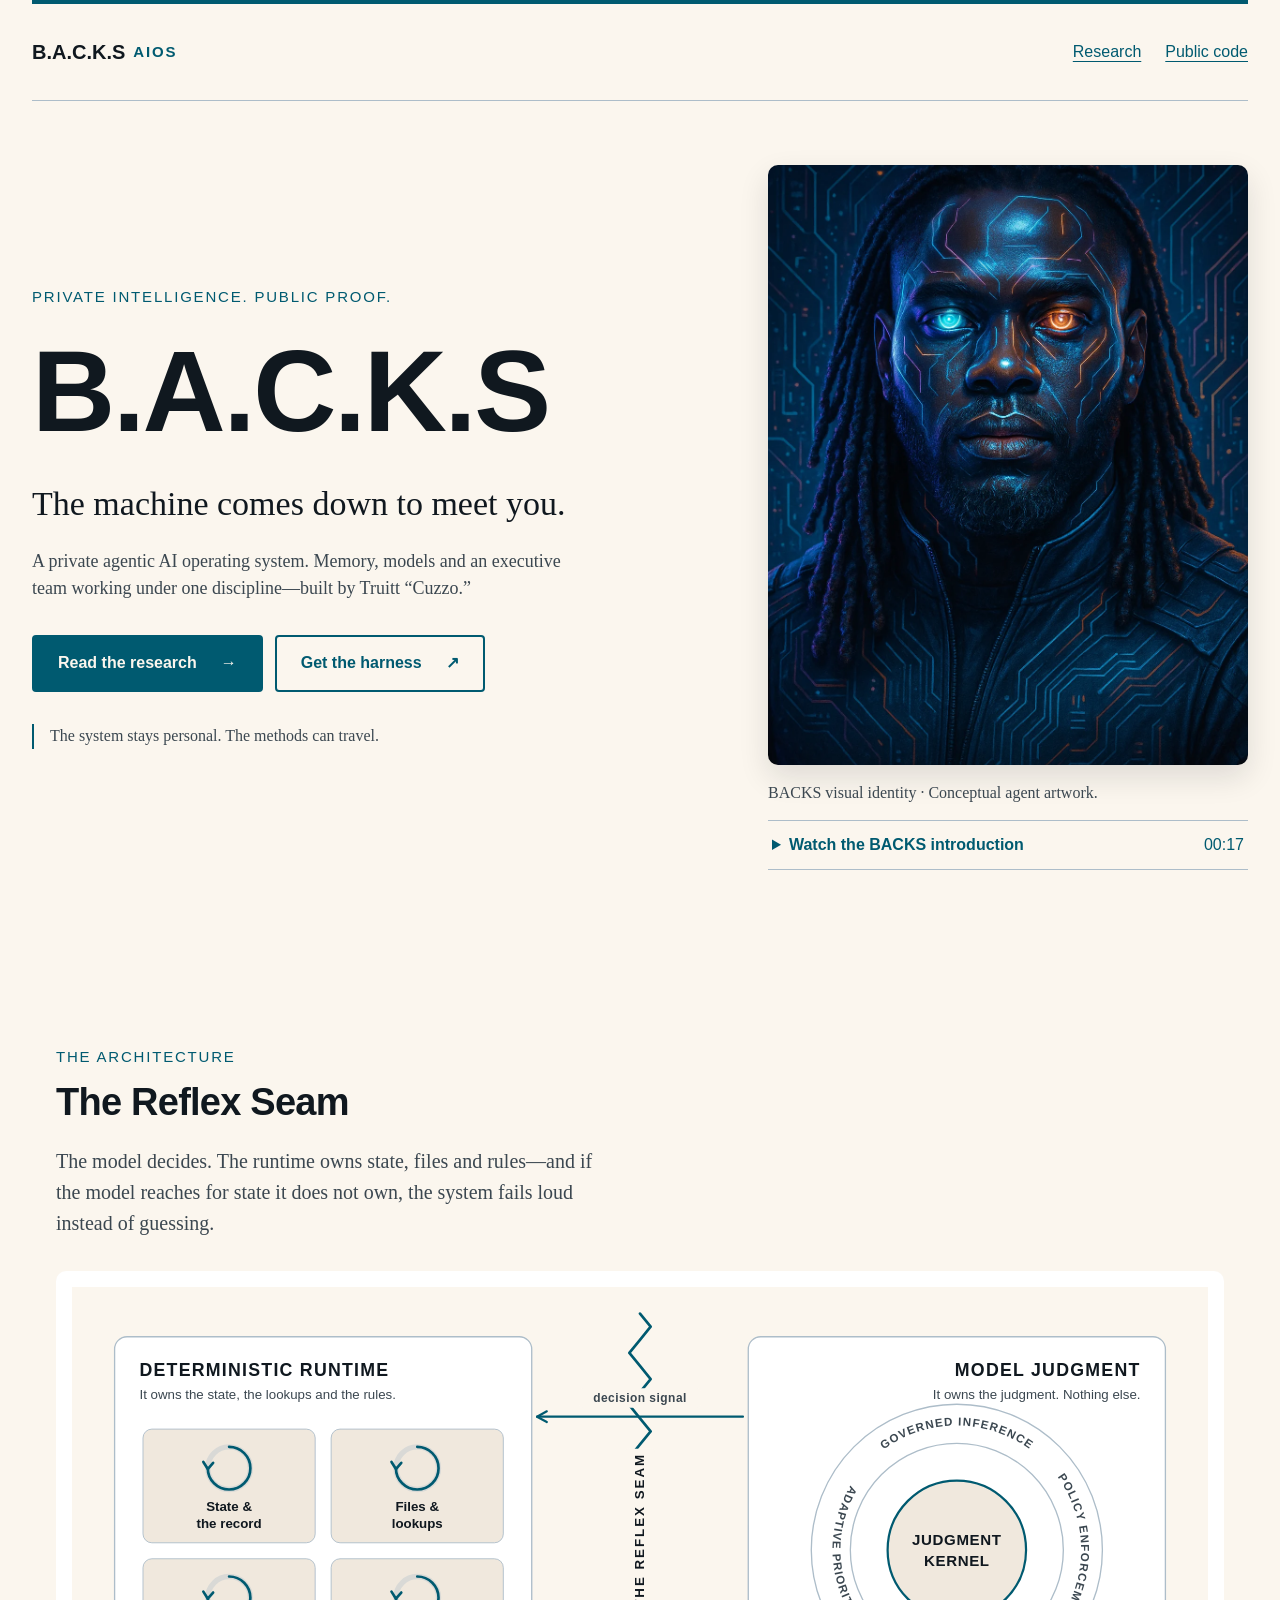
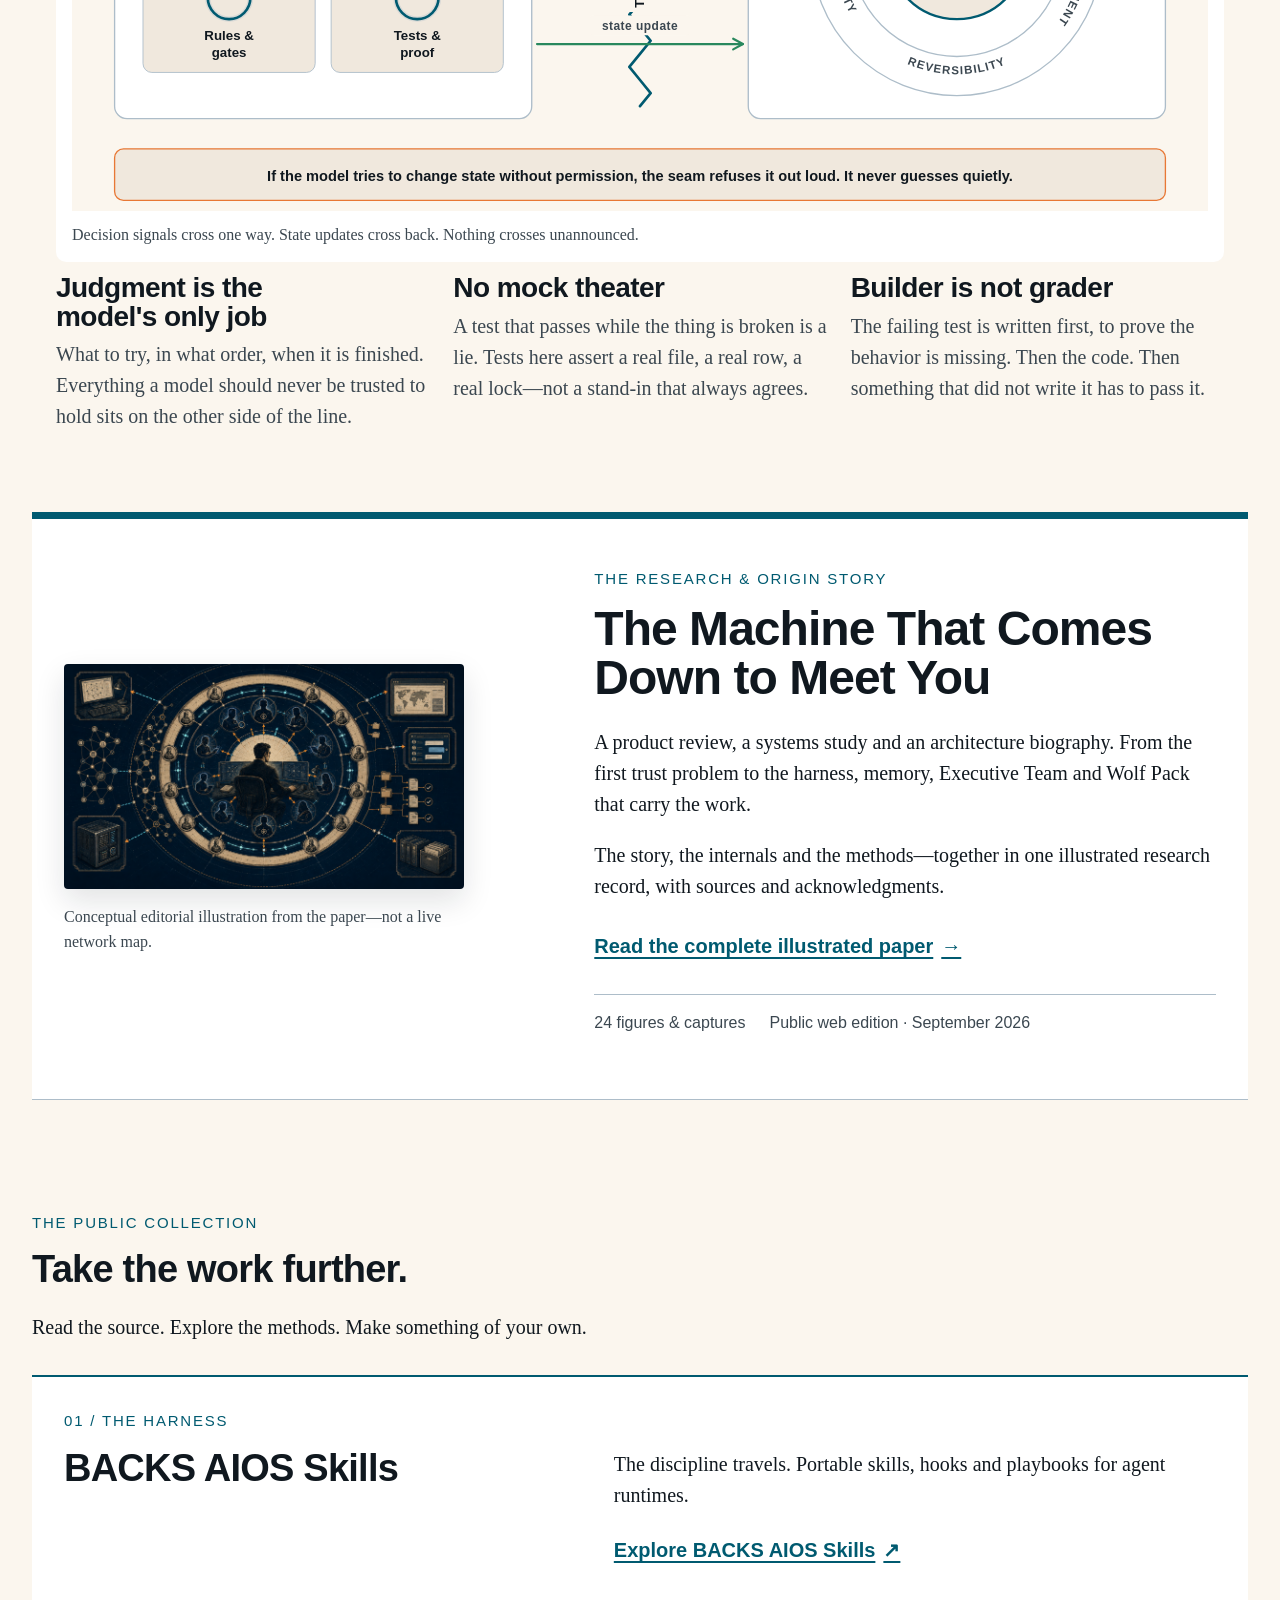
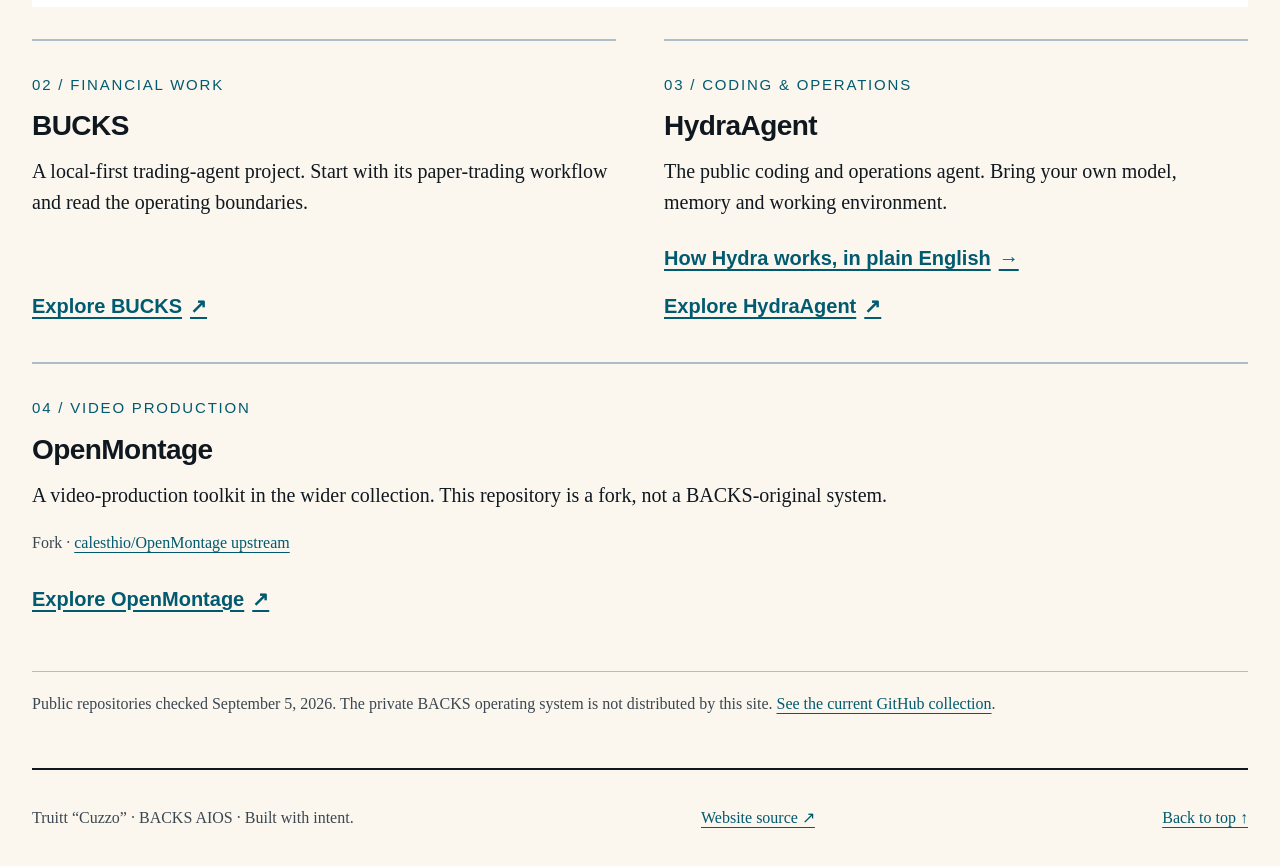
==== commit c40177de: "feat: plain-English Hydra explainer with static flow charts hydra/ explains what HydraAgent needs, w" ====
--- a/index.html
+++ b/index.html
@@ -4,4 +4,4 @@
 <main id="main"><section class="hero" aria-labelledby="hero-title"><div class="hero-copy"><p class="eyebrow">PRIVATE INTELLIGENCE. PUBLIC PROOF.</p><h1 id="hero-title">B.A.C.K.S</h1><p class="hero-thesis">The machine comes down to meet you.</p><p class="hero-description">A private agentic AI operating system. Memory, models and an executive team working under one discipline—built by Truitt “Cuzzo.”</p><div class="hero-actions"><a class="button button-primary" href="research/">Read the research <span aria-hidden="true">→</span></a><a class="button button-secondary" href="https://github.com/Tcuzzo/backs-aios-skills">Get the harness <span aria-hidden="true">↗</span></a></div><p class="hero-note">The system stays personal. The methods can travel.</p></div><figure class="hero-media"><img class="hero-portrait" src="assets/background.webp" alt="BACKS visual identity: a cybernetic portrait with cyan and amber light." fetchpriority="high"><figcaption id="hero-caption">BACKS visual identity · Conceptual agent artwork.</figcaption><details class="hero-film"><summary>Watch the BACKS introduction <span>00:17</span></summary><video controls muted playsinline preload="none" poster="assets/background.webp" aria-label="BACKS cinematic hero introduction" aria-describedby="hero-caption"><source src="assets/backs-hero.mp4" type="video/mp4"><a href="assets/backs-hero.mp4">Watch the BACKS introduction</a></video><p class="media-note">The original landing film, in a silent web edition. Conceptual agent imagery, not a live status display. Native playback controls; no automatic motion.</p></details></figure></section>
 <section class="seam" aria-labelledby="seam-title"><div class="section-heading"><p class="eyebrow">THE ARCHITECTURE</p><h2 id="seam-title">The Reflex Seam</h2><p>The model decides. The runtime owns state, files and rules&mdash;and if the model reaches for state it does not own, the system fails loud instead of guessing.</p></div><figure class="seam-figure"><img src="assets/reflex-seam-light.svg" alt="The Reflex Seam. On the left, a deterministic runtime owns state, files, rules and tests. On the right, a model judgment kernel owns inference, policy, reversibility and priority. A jagged seam runs between them. Decision signals cross from the model to the runtime, and state updates cross back. An unpermitted state change is refused out loud." loading="lazy" width="1280" height="590"><figcaption>Decision signals cross one way. State updates cross back. Nothing crosses unannounced.</figcaption></figure><div class="seam-points"><article><h3>Judgment is the model's only job</h3><p>What to try, in what order, when it is finished. Everything a model should never be trusted to hold sits on the other side of the line.</p></article><article><h3>No mock theater</h3><p>A test that passes while the thing is broken is a lie. Tests here assert a real file, a real row, a real lock&mdash;not a stand-in that always agrees.</p></article><article><h3>Builder is not grader</h3><p>The failing test is written first, to prove the behavior is missing. Then the code. Then something that did not write it has to pass it.</p></article></div></section>
 <section class="research-feature" aria-labelledby="research-title"><div class="research-feature-body"><div class="research-art"><img src="research/figures/backs-operating-body-editorial.png" alt="Conceptual illustration of a human at the center of a distributed operating body." loading="lazy"><p>Conceptual editorial illustration from the paper—not a live network map.</p></div><div class="research-copy"><p class="eyebrow">THE RESEARCH &amp; ORIGIN STORY</p><h2 id="research-title">The Machine That Comes Down to Meet You</h2><p>A product review, a systems study and an architecture biography. From the first trust problem to the harness, memory, Executive Team and Wolf Pack that carry the work.</p><p>The story, the internals and the methods—together in one illustrated research record, with sources and acknowledgments.</p><a class="text-link" href="research/">Read the complete illustrated paper <span aria-hidden="true">→</span></a><p class="research-meta"><span>24 figures &amp; captures</span><span>Public web edition · September 2026</span></p></div></div></section>
-<section id="public-projects" aria-labelledby="projects-title"><div class="section-heading"><p class="eyebrow">THE PUBLIC COLLECTION</p><h2 id="projects-title">Take the work further.</h2><p>Read the source. Explore the methods. Make something of your own.</p></div><div class="project-grid"><article class="project"><p class="eyebrow">01 / THE HARNESS</p><h3>BACKS AIOS Skills</h3><p>The discipline travels. Portable skills, hooks and playbooks for agent runtimes.</p><a class="text-link" href="https://github.com/Tcuzzo/backs-aios-skills">Explore BACKS AIOS Skills <span aria-hidden="true">↗</span></a></article><article class="project"><p class="eyebrow">02 / FINANCIAL WORK</p><h3>BUCKS</h3><p>A local-first trading-agent project. Start with its paper-trading workflow and read the operating boundaries.</p><a class="text-link" href="https://github.com/Tcuzzo/bucks">Explore BUCKS <span aria-hidden="true">↗</span></a></article><article class="project"><p class="eyebrow">03 / CODING &amp; OPERATIONS</p><h3>HydraAgent</h3><p>The public coding and operations agent. Bring your own model, memory and working environment.</p><a class="text-link" href="https://github.com/Tcuzzo/HydraAgent_public">Explore HydraAgent <span aria-hidden="true">↗</span></a></article><article class="project"><p class="eyebrow">04 / VIDEO PRODUCTION</p><h3>OpenMontage</h3><p>A video-production toolkit in the wider collection. This repository is a fork, not a BACKS-original system.</p><p class="project-origin">Fork · <a href="https://github.com/calesthio/OpenMontage">calesthio/OpenMontage upstream</a></p><a class="text-link" href="https://github.com/Tcuzzo/OpenMontage">Explore OpenMontage <span aria-hidden="true">↗</span></a></article></div><p class="directory-note">Public repositories checked September 5, 2026. The private BACKS operating system is not distributed by this site. <a href="https://github.com/Tcuzzo?tab=repositories">See the current GitHub collection</a>.</p></section></main><footer class="site-footer"><p>Truitt “Cuzzo” · BACKS AIOS · Built with intent.</p><a href="https://github.com/Tcuzzo/tcuzzo.github.io">Website source ↗</a><a href="#top">Back to top ↑</a></footer></body></html>
+<section id="public-projects" aria-labelledby="projects-title"><div class="section-heading"><p class="eyebrow">THE PUBLIC COLLECTION</p><h2 id="projects-title">Take the work further.</h2><p>Read the source. Explore the methods. Make something of your own.</p></div><div class="project-grid"><article class="project"><p class="eyebrow">01 / THE HARNESS</p><h3>BACKS AIOS Skills</h3><p>The discipline travels. Portable skills, hooks and playbooks for agent runtimes.</p><a class="text-link" href="https://github.com/Tcuzzo/backs-aios-skills">Explore BACKS AIOS Skills <span aria-hidden="true">↗</span></a></article><article class="project"><p class="eyebrow">02 / FINANCIAL WORK</p><h3>BUCKS</h3><p>A local-first trading-agent project. Start with its paper-trading workflow and read the operating boundaries.</p><a class="text-link" href="https://github.com/Tcuzzo/bucks">Explore BUCKS <span aria-hidden="true">↗</span></a></article><article class="project"><p class="eyebrow">03 / CODING &amp; OPERATIONS</p><h3>HydraAgent</h3><p>The public coding and operations agent. Bring your own model, memory and working environment.</p><a class="text-link" href="hydra/">How Hydra works, in plain English <span aria-hidden="true">→</span></a> <a class="text-link" href="https://github.com/Tcuzzo/HydraAgent_public">Explore HydraAgent <span aria-hidden="true">↗</span></a></article><article class="project"><p class="eyebrow">04 / VIDEO PRODUCTION</p><h3>OpenMontage</h3><p>A video-production toolkit in the wider collection. This repository is a fork, not a BACKS-original system.</p><p class="project-origin">Fork · <a href="https://github.com/calesthio/OpenMontage">calesthio/OpenMontage upstream</a></p><a class="text-link" href="https://github.com/Tcuzzo/OpenMontage">Explore OpenMontage <span aria-hidden="true">↗</span></a></article></div><p class="directory-note">Public repositories checked September 5, 2026. The private BACKS operating system is not distributed by this site. <a href="https://github.com/Tcuzzo?tab=repositories">See the current GitHub collection</a>.</p></section></main><footer class="site-footer"><p>Truitt “Cuzzo” · BACKS AIOS · Built with intent.</p><a href="https://github.com/Tcuzzo/tcuzzo.github.io">Website source ↗</a><a href="#top">Back to top ↑</a></footer></body></html>
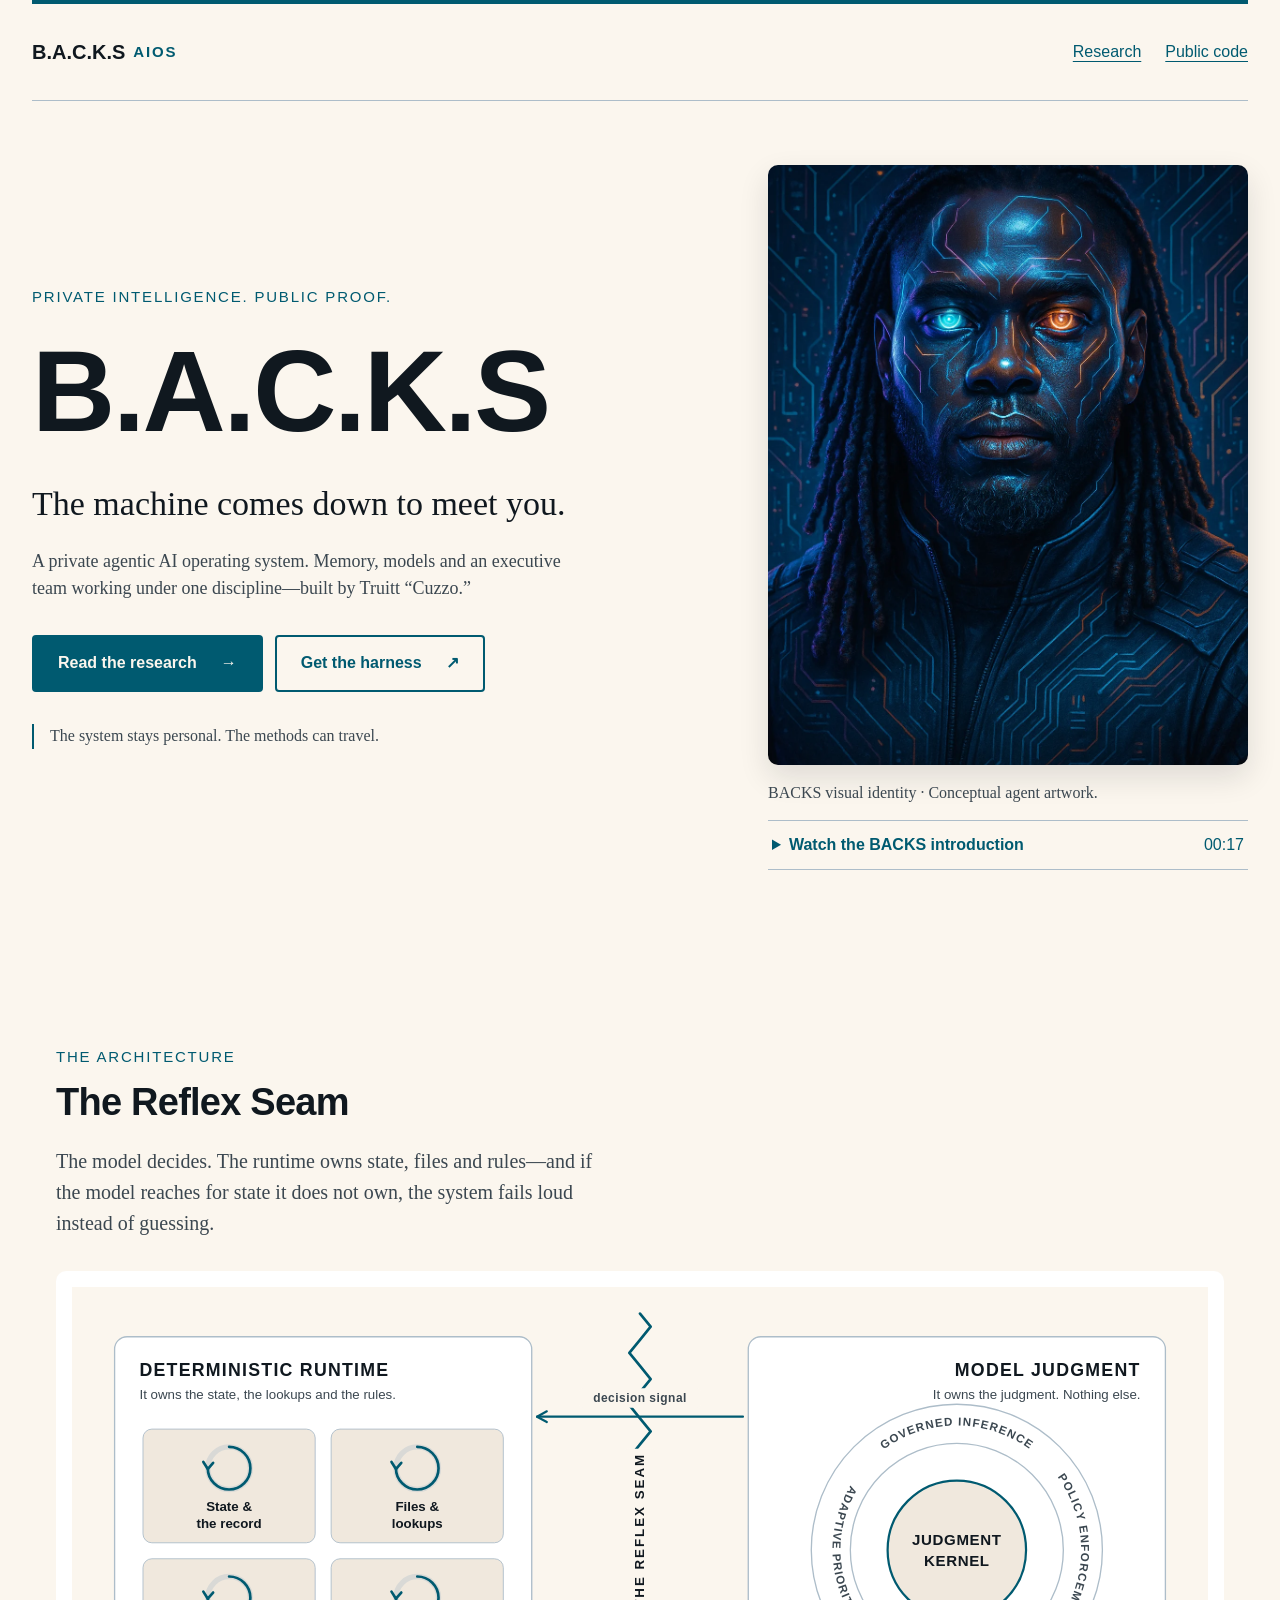
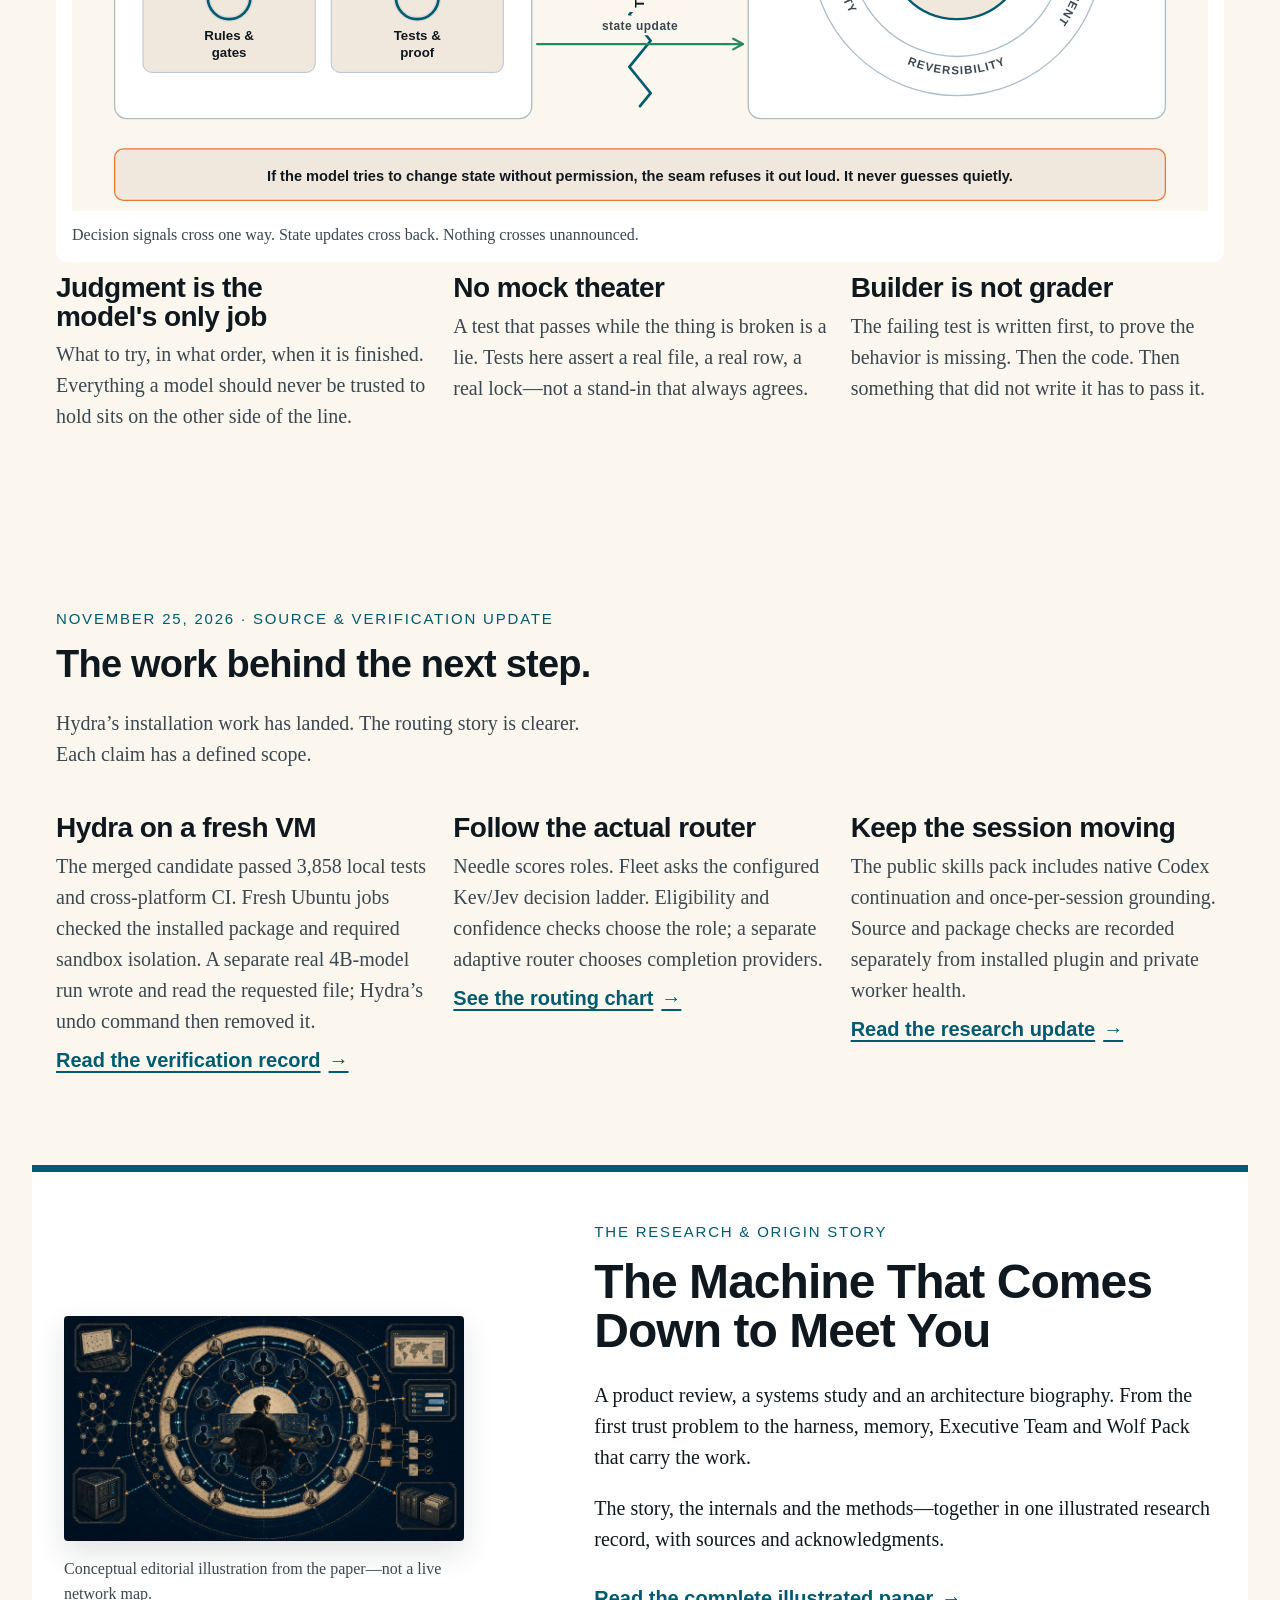
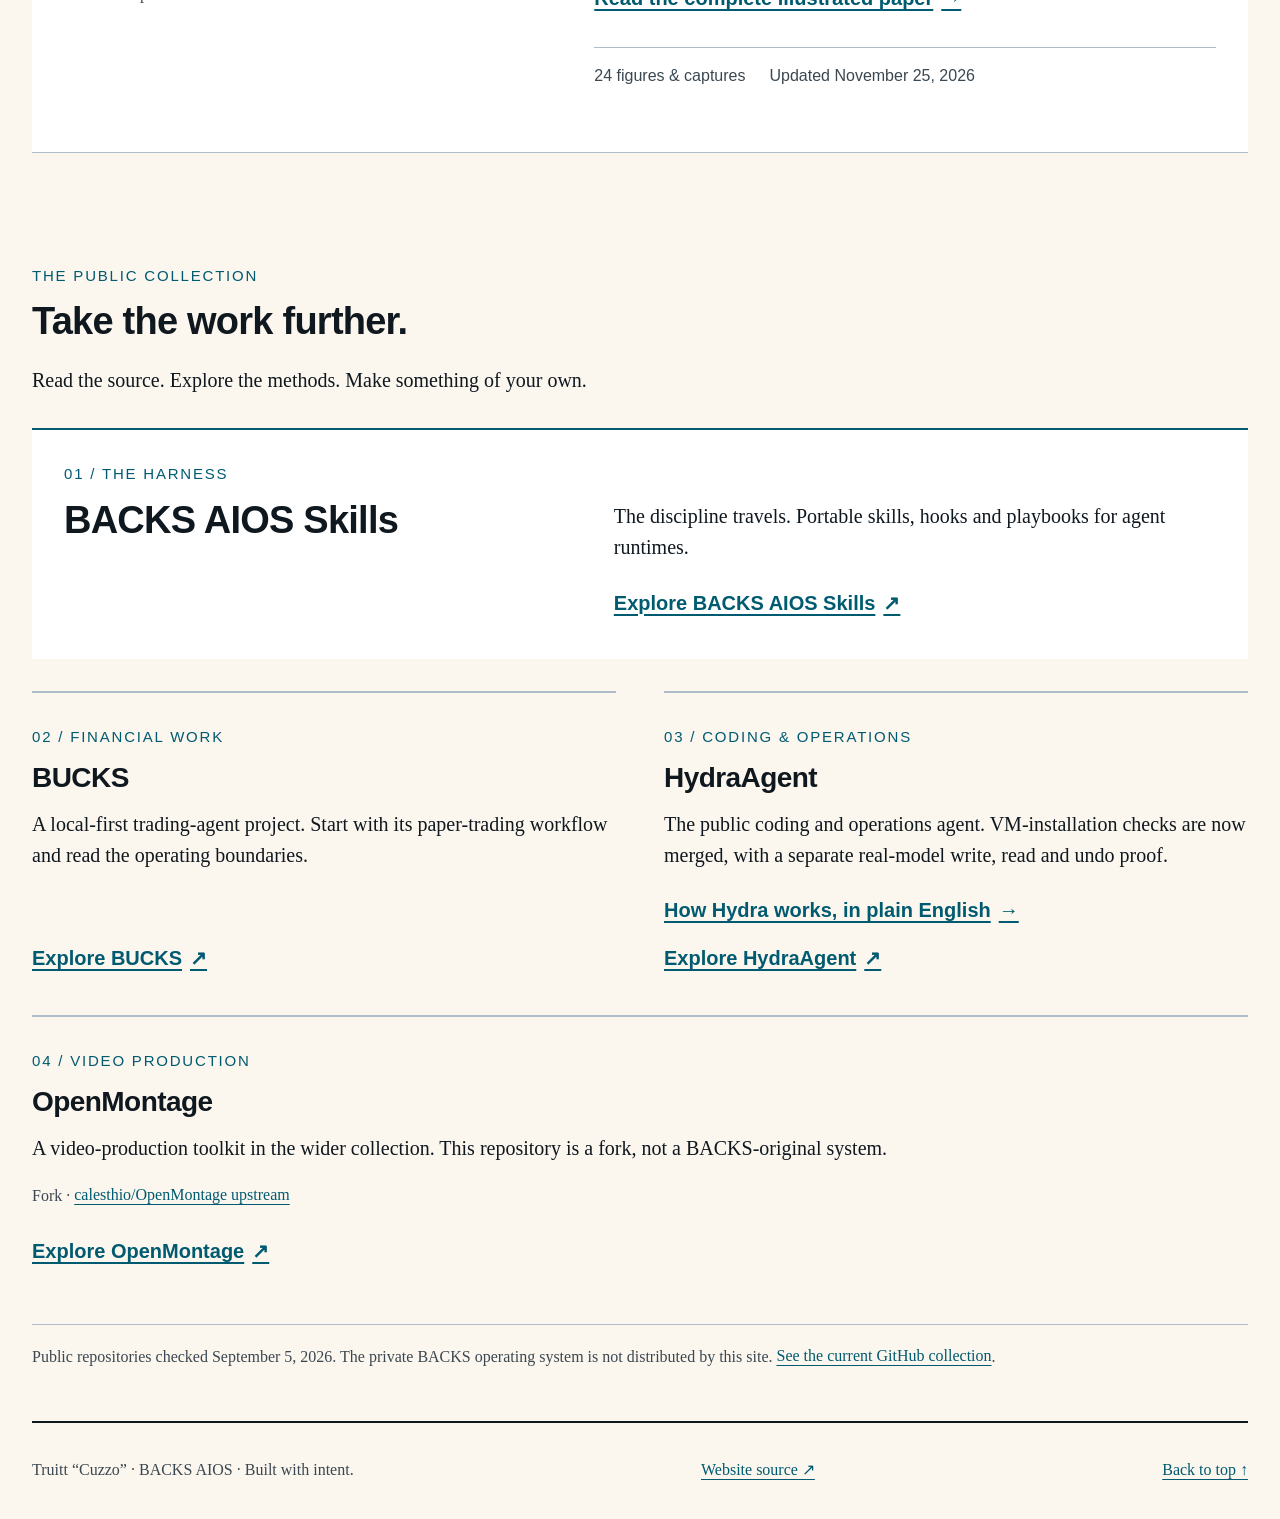
==== commit 14187ab5: "Document verified Hydra delivery and BACKS routing paths" ====
--- a/index.html
+++ b/index.html
@@ -3,5 +3,6 @@
 <body id="top"><a class="skip-link" href="#main">Skip to content</a><header class="site-header"><a class="wordmark" href="./" aria-label="BACKS home">B.A.C.K.S <span>AIOS</span></a><nav aria-label="Main navigation"><a href="research/">Research</a><a href="#public-projects">Public code</a></nav></header>
 <main id="main"><section class="hero" aria-labelledby="hero-title"><div class="hero-copy"><p class="eyebrow">PRIVATE INTELLIGENCE. PUBLIC PROOF.</p><h1 id="hero-title">B.A.C.K.S</h1><p class="hero-thesis">The machine comes down to meet you.</p><p class="hero-description">A private agentic AI operating system. Memory, models and an executive team working under one discipline—built by Truitt “Cuzzo.”</p><div class="hero-actions"><a class="button button-primary" href="research/">Read the research <span aria-hidden="true">→</span></a><a class="button button-secondary" href="https://github.com/Tcuzzo/backs-aios-skills">Get the harness <span aria-hidden="true">↗</span></a></div><p class="hero-note">The system stays personal. The methods can travel.</p></div><figure class="hero-media"><img class="hero-portrait" src="assets/background.webp" alt="BACKS visual identity: a cybernetic portrait with cyan and amber light." fetchpriority="high"><figcaption id="hero-caption">BACKS visual identity · Conceptual agent artwork.</figcaption><details class="hero-film"><summary>Watch the BACKS introduction <span>00:17</span></summary><video controls muted playsinline preload="none" poster="assets/background.webp" aria-label="BACKS cinematic hero introduction" aria-describedby="hero-caption"><source src="assets/backs-hero.mp4" type="video/mp4"><a href="assets/backs-hero.mp4">Watch the BACKS introduction</a></video><p class="media-note">The original landing film, in a silent web edition. Conceptual agent imagery, not a live status display. Native playback controls; no automatic motion.</p></details></figure></section>
 <section class="seam" aria-labelledby="seam-title"><div class="section-heading"><p class="eyebrow">THE ARCHITECTURE</p><h2 id="seam-title">The Reflex Seam</h2><p>The model decides. The runtime owns state, files and rules&mdash;and if the model reaches for state it does not own, the system fails loud instead of guessing.</p></div><figure class="seam-figure"><img src="assets/reflex-seam-light.svg" alt="The Reflex Seam. On the left, a deterministic runtime owns state, files, rules and tests. On the right, a model judgment kernel owns inference, policy, reversibility and priority. A jagged seam runs between them. Decision signals cross from the model to the runtime, and state updates cross back. An unpermitted state change is refused out loud." loading="lazy" width="1280" height="590"><figcaption>Decision signals cross one way. State updates cross back. Nothing crosses unannounced.</figcaption></figure><div class="seam-points"><article><h3>Judgment is the model's only job</h3><p>What to try, in what order, when it is finished. Everything a model should never be trusted to hold sits on the other side of the line.</p></article><article><h3>No mock theater</h3><p>A test that passes while the thing is broken is a lie. Tests here assert a real file, a real row, a real lock&mdash;not a stand-in that always agrees.</p></article><article><h3>Builder is not grader</h3><p>The failing test is written first, to prove the behavior is missing. Then the code. Then something that did not write it has to pass it.</p></article></div></section>
-<section class="research-feature" aria-labelledby="research-title"><div class="research-feature-body"><div class="research-art"><img src="research/figures/backs-operating-body-editorial.png" alt="Conceptual illustration of a human at the center of a distributed operating body." loading="lazy"><p>Conceptual editorial illustration from the paper—not a live network map.</p></div><div class="research-copy"><p class="eyebrow">THE RESEARCH &amp; ORIGIN STORY</p><h2 id="research-title">The Machine That Comes Down to Meet You</h2><p>A product review, a systems study and an architecture biography. From the first trust problem to the harness, memory, Executive Team and Wolf Pack that carry the work.</p><p>The story, the internals and the methods—together in one illustrated research record, with sources and acknowledgments.</p><a class="text-link" href="research/">Read the complete illustrated paper <span aria-hidden="true">→</span></a><p class="research-meta"><span>24 figures &amp; captures</span><span>Public web edition · September 2026</span></p></div></div></section>
-<section id="public-projects" aria-labelledby="projects-title"><div class="section-heading"><p class="eyebrow">THE PUBLIC COLLECTION</p><h2 id="projects-title">Take the work further.</h2><p>Read the source. Explore the methods. Make something of your own.</p></div><div class="project-grid"><article class="project"><p class="eyebrow">01 / THE HARNESS</p><h3>BACKS AIOS Skills</h3><p>The discipline travels. Portable skills, hooks and playbooks for agent runtimes.</p><a class="text-link" href="https://github.com/Tcuzzo/backs-aios-skills">Explore BACKS AIOS Skills <span aria-hidden="true">↗</span></a></article><article class="project"><p class="eyebrow">02 / FINANCIAL WORK</p><h3>BUCKS</h3><p>A local-first trading-agent project. Start with its paper-trading workflow and read the operating boundaries.</p><a class="text-link" href="https://github.com/Tcuzzo/bucks">Explore BUCKS <span aria-hidden="true">↗</span></a></article><article class="project"><p class="eyebrow">03 / CODING &amp; OPERATIONS</p><h3>HydraAgent</h3><p>The public coding and operations agent. Bring your own model, memory and working environment.</p><a class="text-link" href="hydra/">How Hydra works, in plain English <span aria-hidden="true">→</span></a> <a class="text-link" href="https://github.com/Tcuzzo/HydraAgent_public">Explore HydraAgent <span aria-hidden="true">↗</span></a></article><article class="project"><p class="eyebrow">04 / VIDEO PRODUCTION</p><h3>OpenMontage</h3><p>A video-production toolkit in the wider collection. This repository is a fork, not a BACKS-original system.</p><p class="project-origin">Fork · <a href="https://github.com/calesthio/OpenMontage">calesthio/OpenMontage upstream</a></p><a class="text-link" href="https://github.com/Tcuzzo/OpenMontage">Explore OpenMontage <span aria-hidden="true">↗</span></a></article></div><p class="directory-note">Public repositories checked September 5, 2026. The private BACKS operating system is not distributed by this site. <a href="https://github.com/Tcuzzo?tab=repositories">See the current GitHub collection</a>.</p></section></main><footer class="site-footer"><p>Truitt “Cuzzo” · BACKS AIOS · Built with intent.</p><a href="https://github.com/Tcuzzo/tcuzzo.github.io">Website source ↗</a><a href="#top">Back to top ↑</a></footer></body></html>
+<section class="seam" aria-labelledby="november-title"><div class="section-heading"><p class="eyebrow">NOVEMBER 25, 2026 · SOURCE &amp; VERIFICATION UPDATE</p><h2 id="november-title">The work behind the next step.</h2><p>Hydra’s installation work has landed. The routing story is clearer. Each claim has a defined scope.</p></div><div class="seam-points"><article><h3>Hydra on a fresh VM</h3><p>The merged candidate passed 3,858 local tests and cross-platform CI. Fresh Ubuntu jobs checked the installed package and required sandbox isolation. A separate real 4B-model run wrote and read the requested file; Hydra’s undo command then removed it.</p><a class="text-link" href="hydra/#verified">Read the verification record <span aria-hidden="true">→</span></a></article><article><h3>Follow the actual router</h3><p>Needle scores roles. Fleet asks the configured Kev/Jev decision ladder. Eligibility and confidence checks choose the role; a separate adaptive router chooses completion providers.</p><a class="text-link" href="hydra/#routing">See the routing chart <span aria-hidden="true">→</span></a></article><article><h3>Keep the session moving</h3><p>The public skills pack includes native Codex continuation and once-per-session grounding. Source and package checks are recorded separately from installed plugin and private worker health.</p><a class="text-link" href="research/#november-evidence">Read the research update <span aria-hidden="true">→</span></a></article></div></section>
+<section class="research-feature" aria-labelledby="research-title"><div class="research-feature-body"><div class="research-art"><img src="research/figures/backs-operating-body-editorial.png" alt="Conceptual illustration of a human at the center of a distributed operating body." loading="lazy"><p>Conceptual editorial illustration from the paper—not a live network map.</p></div><div class="research-copy"><p class="eyebrow">THE RESEARCH &amp; ORIGIN STORY</p><h2 id="research-title">The Machine That Comes Down to Meet You</h2><p>A product review, a systems study and an architecture biography. From the first trust problem to the harness, memory, Executive Team and Wolf Pack that carry the work.</p><p>The story, the internals and the methods—together in one illustrated research record, with sources and acknowledgments.</p><a class="text-link" href="research/">Read the complete illustrated paper <span aria-hidden="true">→</span></a><p class="research-meta"><span>24 figures &amp; captures</span><span>Updated November 25, 2026</span></p></div></div></section>
+<section id="public-projects" aria-labelledby="projects-title"><div class="section-heading"><p class="eyebrow">THE PUBLIC COLLECTION</p><h2 id="projects-title">Take the work further.</h2><p>Read the source. Explore the methods. Make something of your own.</p></div><div class="project-grid"><article class="project"><p class="eyebrow">01 / THE HARNESS</p><h3>BACKS AIOS Skills</h3><p>The discipline travels. Portable skills, hooks and playbooks for agent runtimes.</p><a class="text-link" href="https://github.com/Tcuzzo/backs-aios-skills">Explore BACKS AIOS Skills <span aria-hidden="true">↗</span></a></article><article class="project"><p class="eyebrow">02 / FINANCIAL WORK</p><h3>BUCKS</h3><p>A local-first trading-agent project. Start with its paper-trading workflow and read the operating boundaries.</p><a class="text-link" href="https://github.com/Tcuzzo/bucks">Explore BUCKS <span aria-hidden="true">↗</span></a></article><article class="project"><p class="eyebrow">03 / CODING &amp; OPERATIONS</p><h3>HydraAgent</h3><p>The public coding and operations agent. VM-installation checks are now merged, with a separate real-model write, read and undo proof.</p><a class="text-link" href="hydra/">How Hydra works, in plain English <span aria-hidden="true">→</span></a> <a class="text-link" href="https://github.com/Tcuzzo/HydraAgent_public">Explore HydraAgent <span aria-hidden="true">↗</span></a></article><article class="project"><p class="eyebrow">04 / VIDEO PRODUCTION</p><h3>OpenMontage</h3><p>A video-production toolkit in the wider collection. This repository is a fork, not a BACKS-original system.</p><p class="project-origin">Fork · <a href="https://github.com/calesthio/OpenMontage">calesthio/OpenMontage upstream</a></p><a class="text-link" href="https://github.com/Tcuzzo/OpenMontage">Explore OpenMontage <span aria-hidden="true">↗</span></a></article></div><p class="directory-note">Public repositories checked September 5, 2026. The private BACKS operating system is not distributed by this site. <a href="https://github.com/Tcuzzo?tab=repositories">See the current GitHub collection</a>.</p></section></main><footer class="site-footer"><p>Truitt “Cuzzo” · BACKS AIOS · Built with intent.</p><a href="https://github.com/Tcuzzo/tcuzzo.github.io">Website source ↗</a><a href="#top">Back to top ↑</a></footer></body></html>
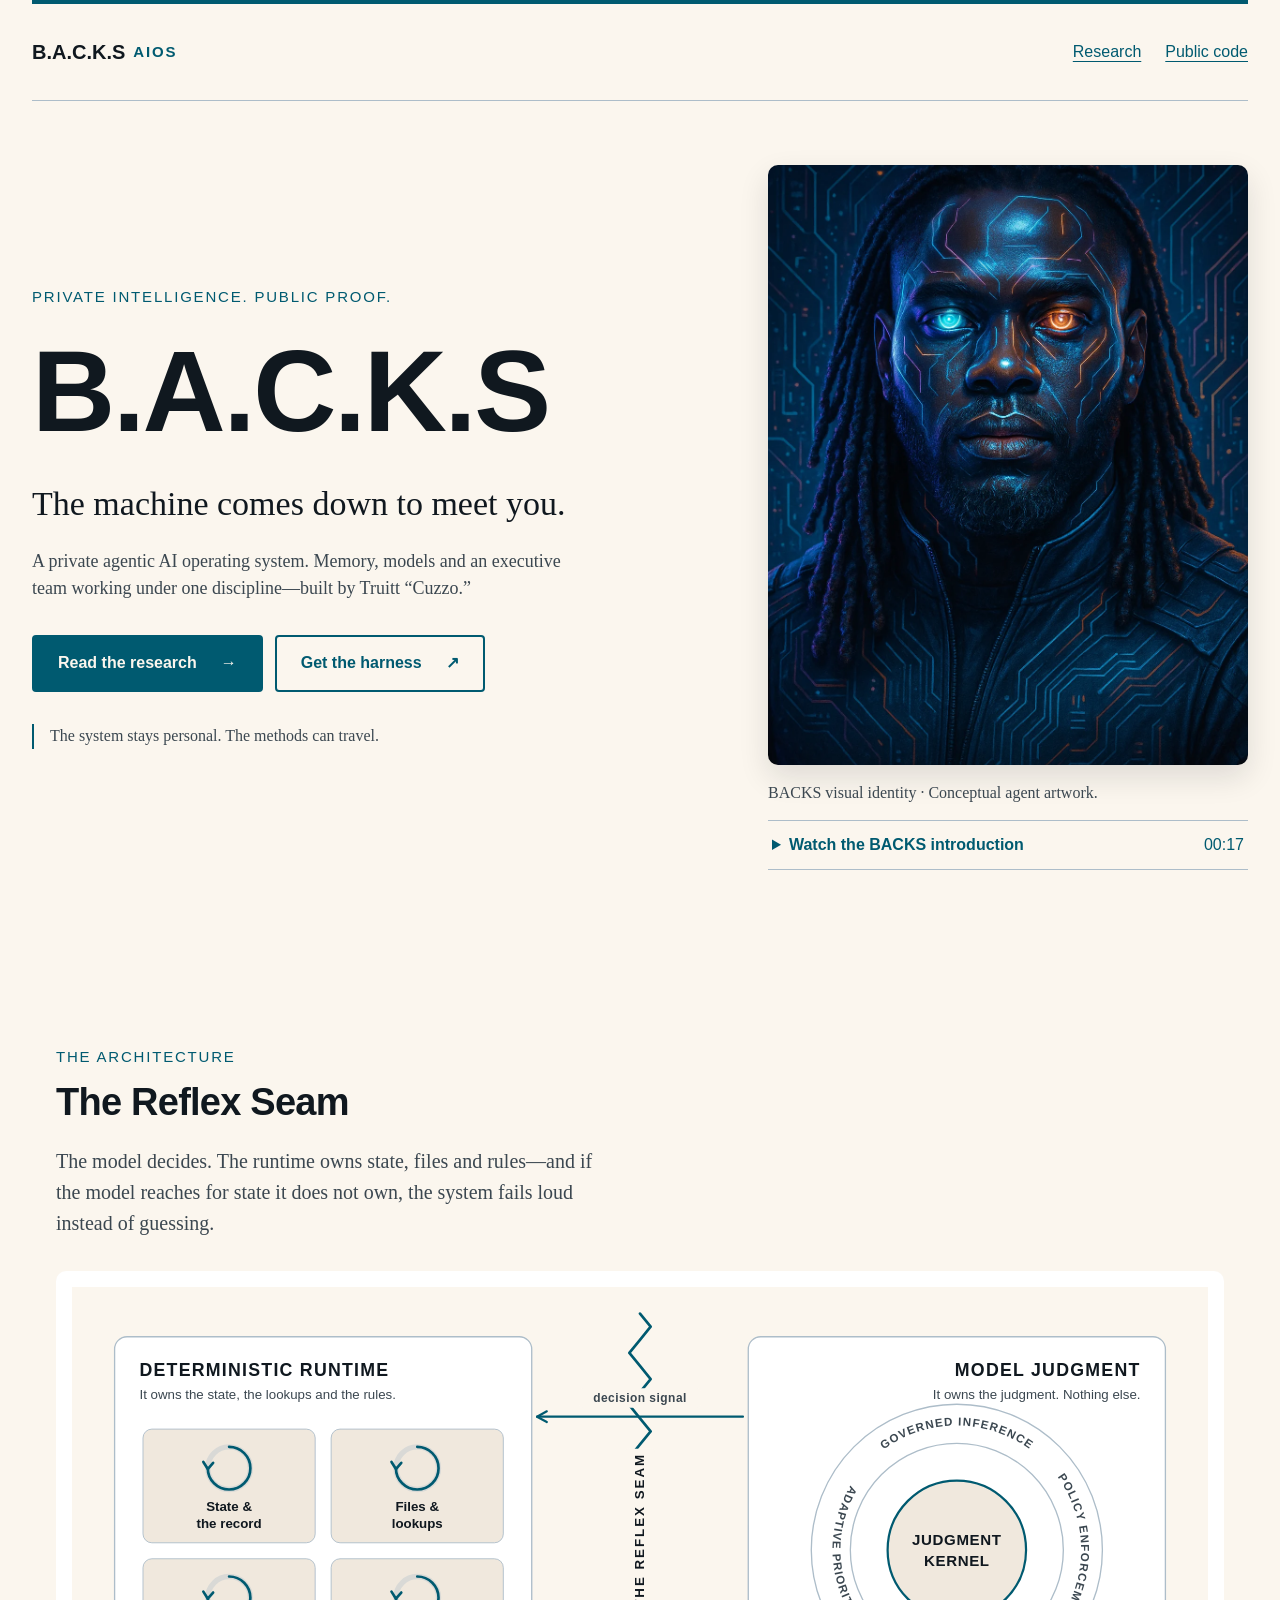
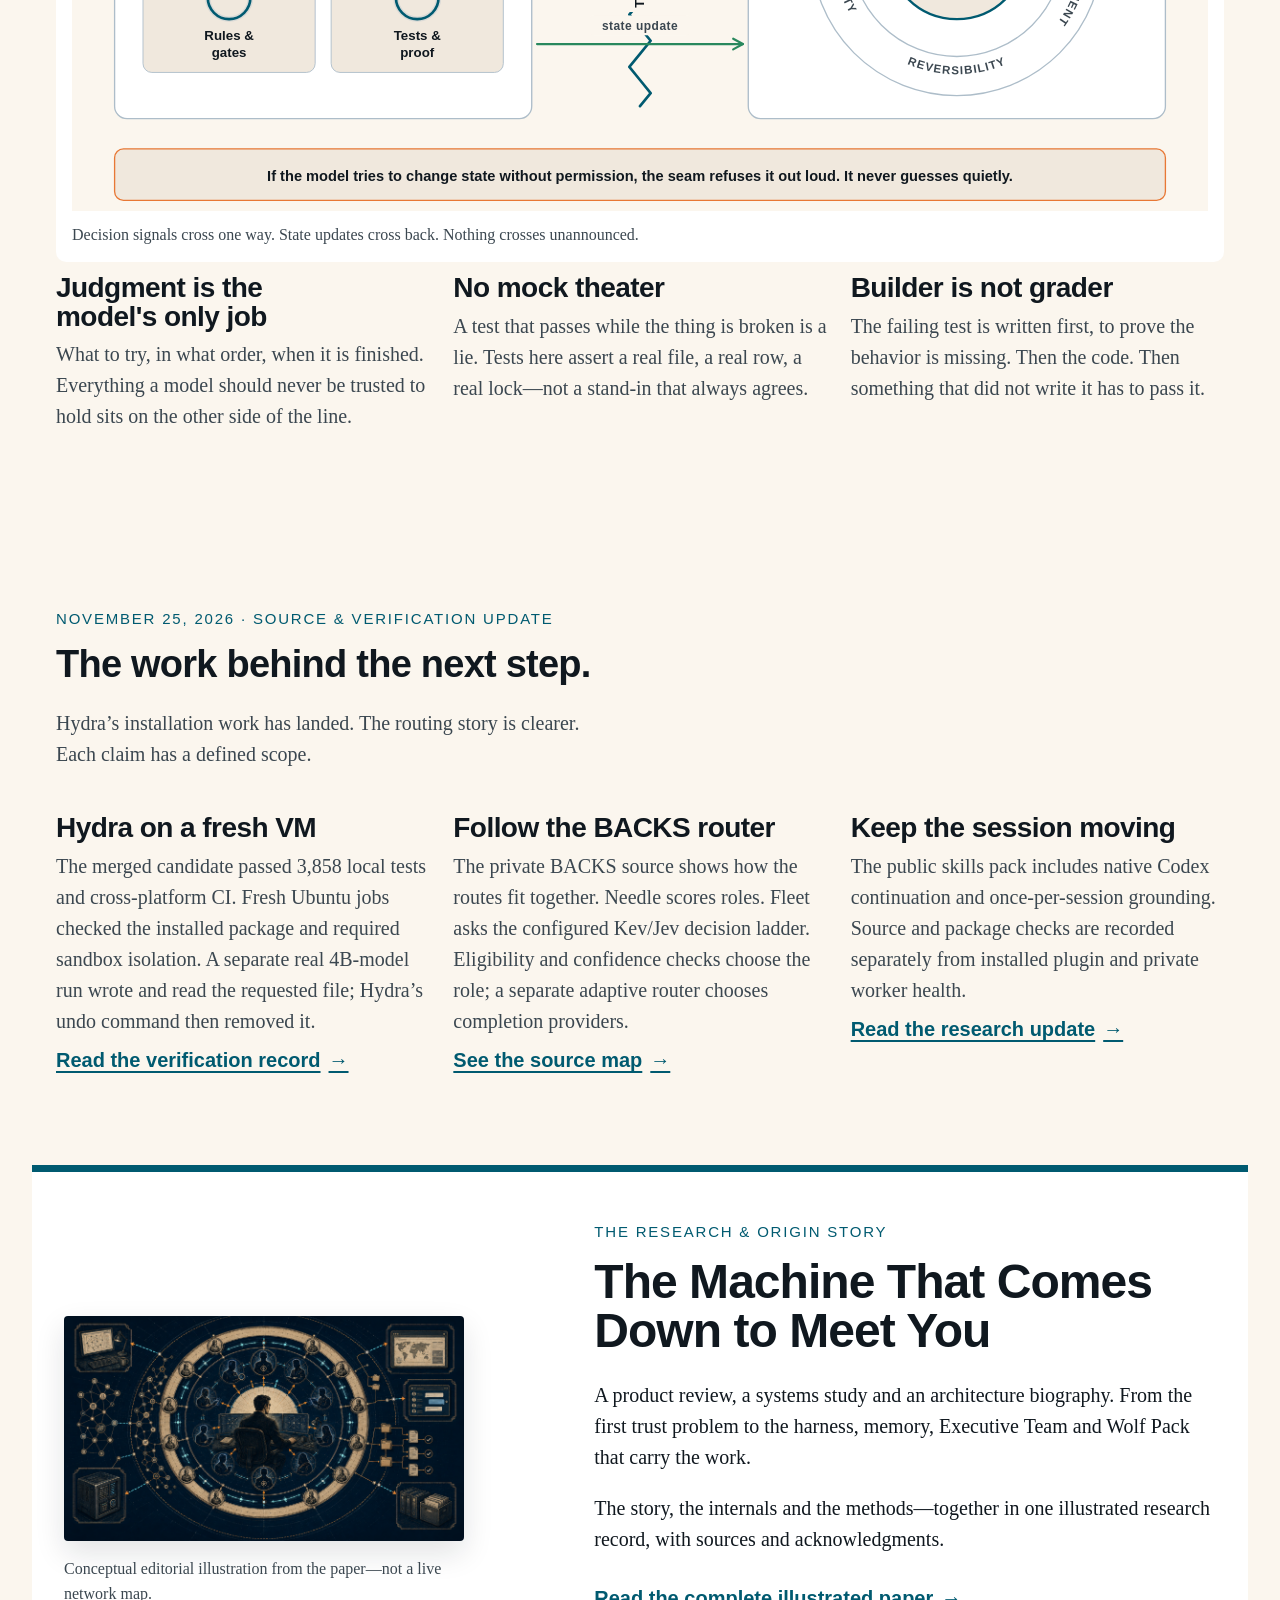
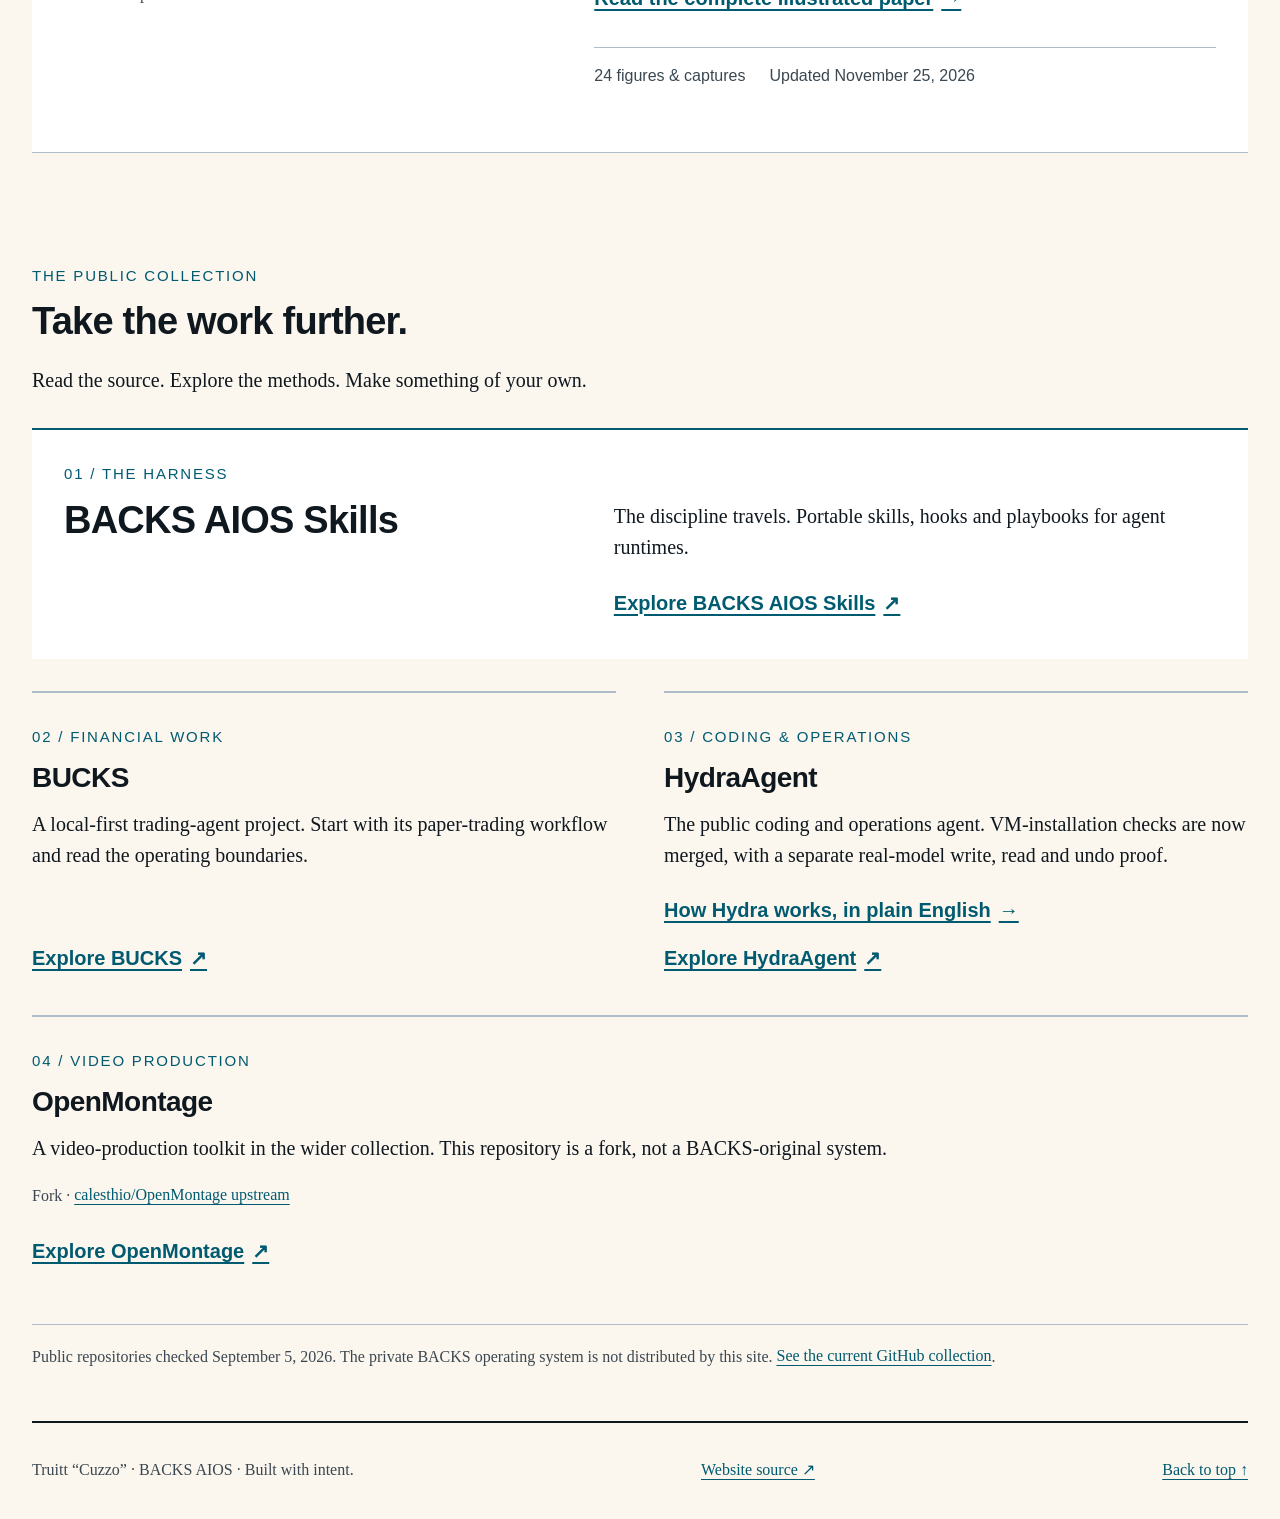
==== commit 8bbc368a: "docs: send private routing readers to the reviewed research source map" ====
--- a/index.html
+++ b/index.html
@@ -3,6 +3,6 @@
 <body id="top"><a class="skip-link" href="#main">Skip to content</a><header class="site-header"><a class="wordmark" href="./" aria-label="BACKS home">B.A.C.K.S <span>AIOS</span></a><nav aria-label="Main navigation"><a href="research/">Research</a><a href="#public-projects">Public code</a></nav></header>
 <main id="main"><section class="hero" aria-labelledby="hero-title"><div class="hero-copy"><p class="eyebrow">PRIVATE INTELLIGENCE. PUBLIC PROOF.</p><h1 id="hero-title">B.A.C.K.S</h1><p class="hero-thesis">The machine comes down to meet you.</p><p class="hero-description">A private agentic AI operating system. Memory, models and an executive team working under one discipline—built by Truitt “Cuzzo.”</p><div class="hero-actions"><a class="button button-primary" href="research/">Read the research <span aria-hidden="true">→</span></a><a class="button button-secondary" href="https://github.com/Tcuzzo/backs-aios-skills">Get the harness <span aria-hidden="true">↗</span></a></div><p class="hero-note">The system stays personal. The methods can travel.</p></div><figure class="hero-media"><img class="hero-portrait" src="assets/background.webp" alt="BACKS visual identity: a cybernetic portrait with cyan and amber light." fetchpriority="high"><figcaption id="hero-caption">BACKS visual identity · Conceptual agent artwork.</figcaption><details class="hero-film"><summary>Watch the BACKS introduction <span>00:17</span></summary><video controls muted playsinline preload="none" poster="assets/background.webp" aria-label="BACKS cinematic hero introduction" aria-describedby="hero-caption"><source src="assets/backs-hero.mp4" type="video/mp4"><a href="assets/backs-hero.mp4">Watch the BACKS introduction</a></video><p class="media-note">The original landing film, in a silent web edition. Conceptual agent imagery, not a live status display. Native playback controls; no automatic motion.</p></details></figure></section>
 <section class="seam" aria-labelledby="seam-title"><div class="section-heading"><p class="eyebrow">THE ARCHITECTURE</p><h2 id="seam-title">The Reflex Seam</h2><p>The model decides. The runtime owns state, files and rules&mdash;and if the model reaches for state it does not own, the system fails loud instead of guessing.</p></div><figure class="seam-figure"><img src="assets/reflex-seam-light.svg" alt="The Reflex Seam. On the left, a deterministic runtime owns state, files, rules and tests. On the right, a model judgment kernel owns inference, policy, reversibility and priority. A jagged seam runs between them. Decision signals cross from the model to the runtime, and state updates cross back. An unpermitted state change is refused out loud." loading="lazy" width="1280" height="590"><figcaption>Decision signals cross one way. State updates cross back. Nothing crosses unannounced.</figcaption></figure><div class="seam-points"><article><h3>Judgment is the model's only job</h3><p>What to try, in what order, when it is finished. Everything a model should never be trusted to hold sits on the other side of the line.</p></article><article><h3>No mock theater</h3><p>A test that passes while the thing is broken is a lie. Tests here assert a real file, a real row, a real lock&mdash;not a stand-in that always agrees.</p></article><article><h3>Builder is not grader</h3><p>The failing test is written first, to prove the behavior is missing. Then the code. Then something that did not write it has to pass it.</p></article></div></section>
-<section class="seam" aria-labelledby="november-title"><div class="section-heading"><p class="eyebrow">NOVEMBER 25, 2026 · SOURCE &amp; VERIFICATION UPDATE</p><h2 id="november-title">The work behind the next step.</h2><p>Hydra’s installation work has landed. The routing story is clearer. Each claim has a defined scope.</p></div><div class="seam-points"><article><h3>Hydra on a fresh VM</h3><p>The merged candidate passed 3,858 local tests and cross-platform CI. Fresh Ubuntu jobs checked the installed package and required sandbox isolation. A separate real 4B-model run wrote and read the requested file; Hydra’s undo command then removed it.</p><a class="text-link" href="hydra/#verified">Read the verification record <span aria-hidden="true">→</span></a></article><article><h3>Follow the actual router</h3><p>Needle scores roles. Fleet asks the configured Kev/Jev decision ladder. Eligibility and confidence checks choose the role; a separate adaptive router chooses completion providers.</p><a class="text-link" href="hydra/#routing">See the routing chart <span aria-hidden="true">→</span></a></article><article><h3>Keep the session moving</h3><p>The public skills pack includes native Codex continuation and once-per-session grounding. Source and package checks are recorded separately from installed plugin and private worker health.</p><a class="text-link" href="research/#november-evidence">Read the research update <span aria-hidden="true">→</span></a></article></div></section>
+<section class="seam" aria-labelledby="november-title"><div class="section-heading"><p class="eyebrow">NOVEMBER 25, 2026 · SOURCE &amp; VERIFICATION UPDATE</p><h2 id="november-title">The work behind the next step.</h2><p>Hydra’s installation work has landed. The routing story is clearer. Each claim has a defined scope.</p></div><div class="seam-points"><article><h3>Hydra on a fresh VM</h3><p>The merged candidate passed 3,858 local tests and cross-platform CI. Fresh Ubuntu jobs checked the installed package and required sandbox isolation. A separate real 4B-model run wrote and read the requested file; Hydra’s undo command then removed it.</p><a class="text-link" href="hydra/#verified">Read the verification record <span aria-hidden="true">→</span></a></article><article><h3>Follow the BACKS router</h3><p>The private BACKS source shows how the routes fit together. Needle scores roles. Fleet asks the configured Kev/Jev decision ladder. Eligibility and confidence checks choose the role; a separate adaptive router chooses completion providers.</p><a class="text-link" href="research/#november-routing">See the source map <span aria-hidden="true">→</span></a></article><article><h3>Keep the session moving</h3><p>The public skills pack includes native Codex continuation and once-per-session grounding. Source and package checks are recorded separately from installed plugin and private worker health.</p><a class="text-link" href="research/#november-evidence">Read the research update <span aria-hidden="true">→</span></a></article></div></section>
 <section class="research-feature" aria-labelledby="research-title"><div class="research-feature-body"><div class="research-art"><img src="research/figures/backs-operating-body-editorial.png" alt="Conceptual illustration of a human at the center of a distributed operating body." loading="lazy"><p>Conceptual editorial illustration from the paper—not a live network map.</p></div><div class="research-copy"><p class="eyebrow">THE RESEARCH &amp; ORIGIN STORY</p><h2 id="research-title">The Machine That Comes Down to Meet You</h2><p>A product review, a systems study and an architecture biography. From the first trust problem to the harness, memory, Executive Team and Wolf Pack that carry the work.</p><p>The story, the internals and the methods—together in one illustrated research record, with sources and acknowledgments.</p><a class="text-link" href="research/">Read the complete illustrated paper <span aria-hidden="true">→</span></a><p class="research-meta"><span>24 figures &amp; captures</span><span>Updated November 25, 2026</span></p></div></div></section>
 <section id="public-projects" aria-labelledby="projects-title"><div class="section-heading"><p class="eyebrow">THE PUBLIC COLLECTION</p><h2 id="projects-title">Take the work further.</h2><p>Read the source. Explore the methods. Make something of your own.</p></div><div class="project-grid"><article class="project"><p class="eyebrow">01 / THE HARNESS</p><h3>BACKS AIOS Skills</h3><p>The discipline travels. Portable skills, hooks and playbooks for agent runtimes.</p><a class="text-link" href="https://github.com/Tcuzzo/backs-aios-skills">Explore BACKS AIOS Skills <span aria-hidden="true">↗</span></a></article><article class="project"><p class="eyebrow">02 / FINANCIAL WORK</p><h3>BUCKS</h3><p>A local-first trading-agent project. Start with its paper-trading workflow and read the operating boundaries.</p><a class="text-link" href="https://github.com/Tcuzzo/bucks">Explore BUCKS <span aria-hidden="true">↗</span></a></article><article class="project"><p class="eyebrow">03 / CODING &amp; OPERATIONS</p><h3>HydraAgent</h3><p>The public coding and operations agent. VM-installation checks are now merged, with a separate real-model write, read and undo proof.</p><a class="text-link" href="hydra/">How Hydra works, in plain English <span aria-hidden="true">→</span></a> <a class="text-link" href="https://github.com/Tcuzzo/HydraAgent_public">Explore HydraAgent <span aria-hidden="true">↗</span></a></article><article class="project"><p class="eyebrow">04 / VIDEO PRODUCTION</p><h3>OpenMontage</h3><p>A video-production toolkit in the wider collection. This repository is a fork, not a BACKS-original system.</p><p class="project-origin">Fork · <a href="https://github.com/calesthio/OpenMontage">calesthio/OpenMontage upstream</a></p><a class="text-link" href="https://github.com/Tcuzzo/OpenMontage">Explore OpenMontage <span aria-hidden="true">↗</span></a></article></div><p class="directory-note">Public repositories checked September 5, 2026. The private BACKS operating system is not distributed by this site. <a href="https://github.com/Tcuzzo?tab=repositories">See the current GitHub collection</a>.</p></section></main><footer class="site-footer"><p>Truitt “Cuzzo” · BACKS AIOS · Built with intent.</p><a href="https://github.com/Tcuzzo/tcuzzo.github.io">Website source ↗</a><a href="#top">Back to top ↑</a></footer></body></html>
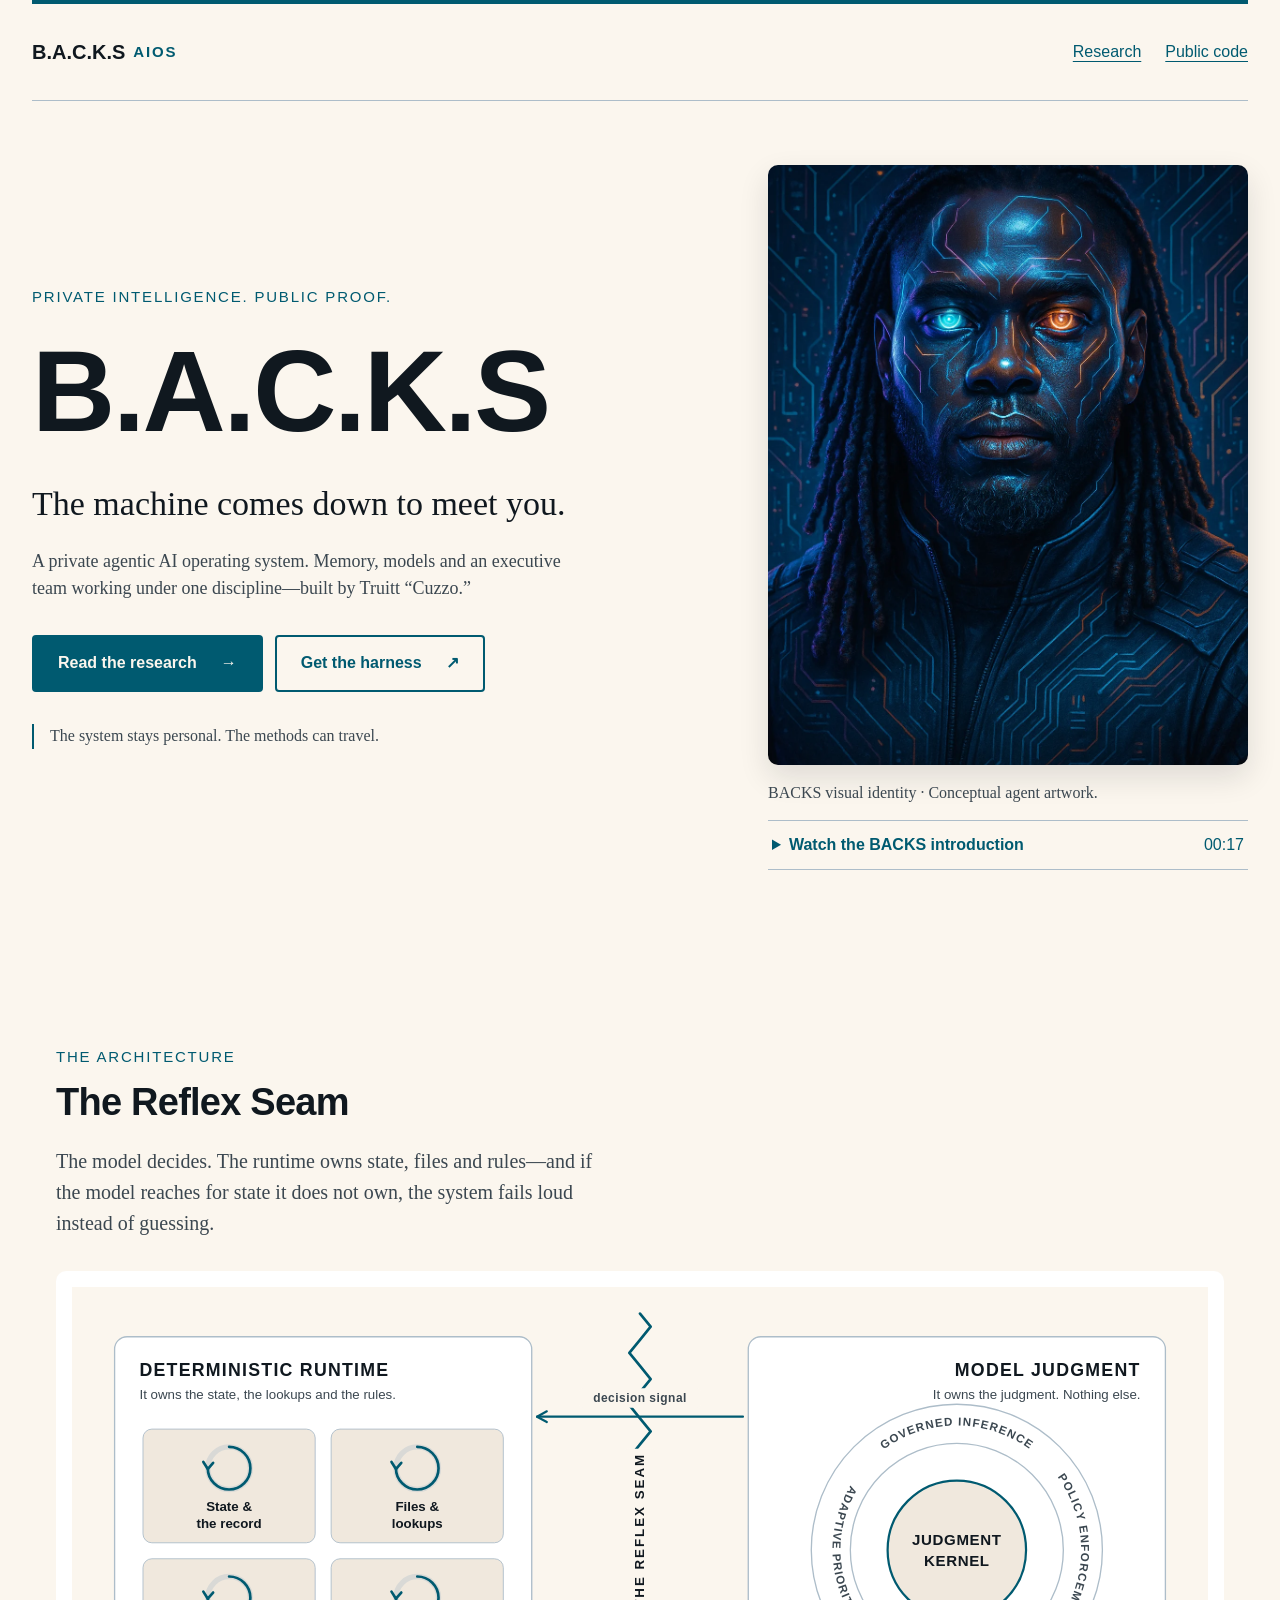
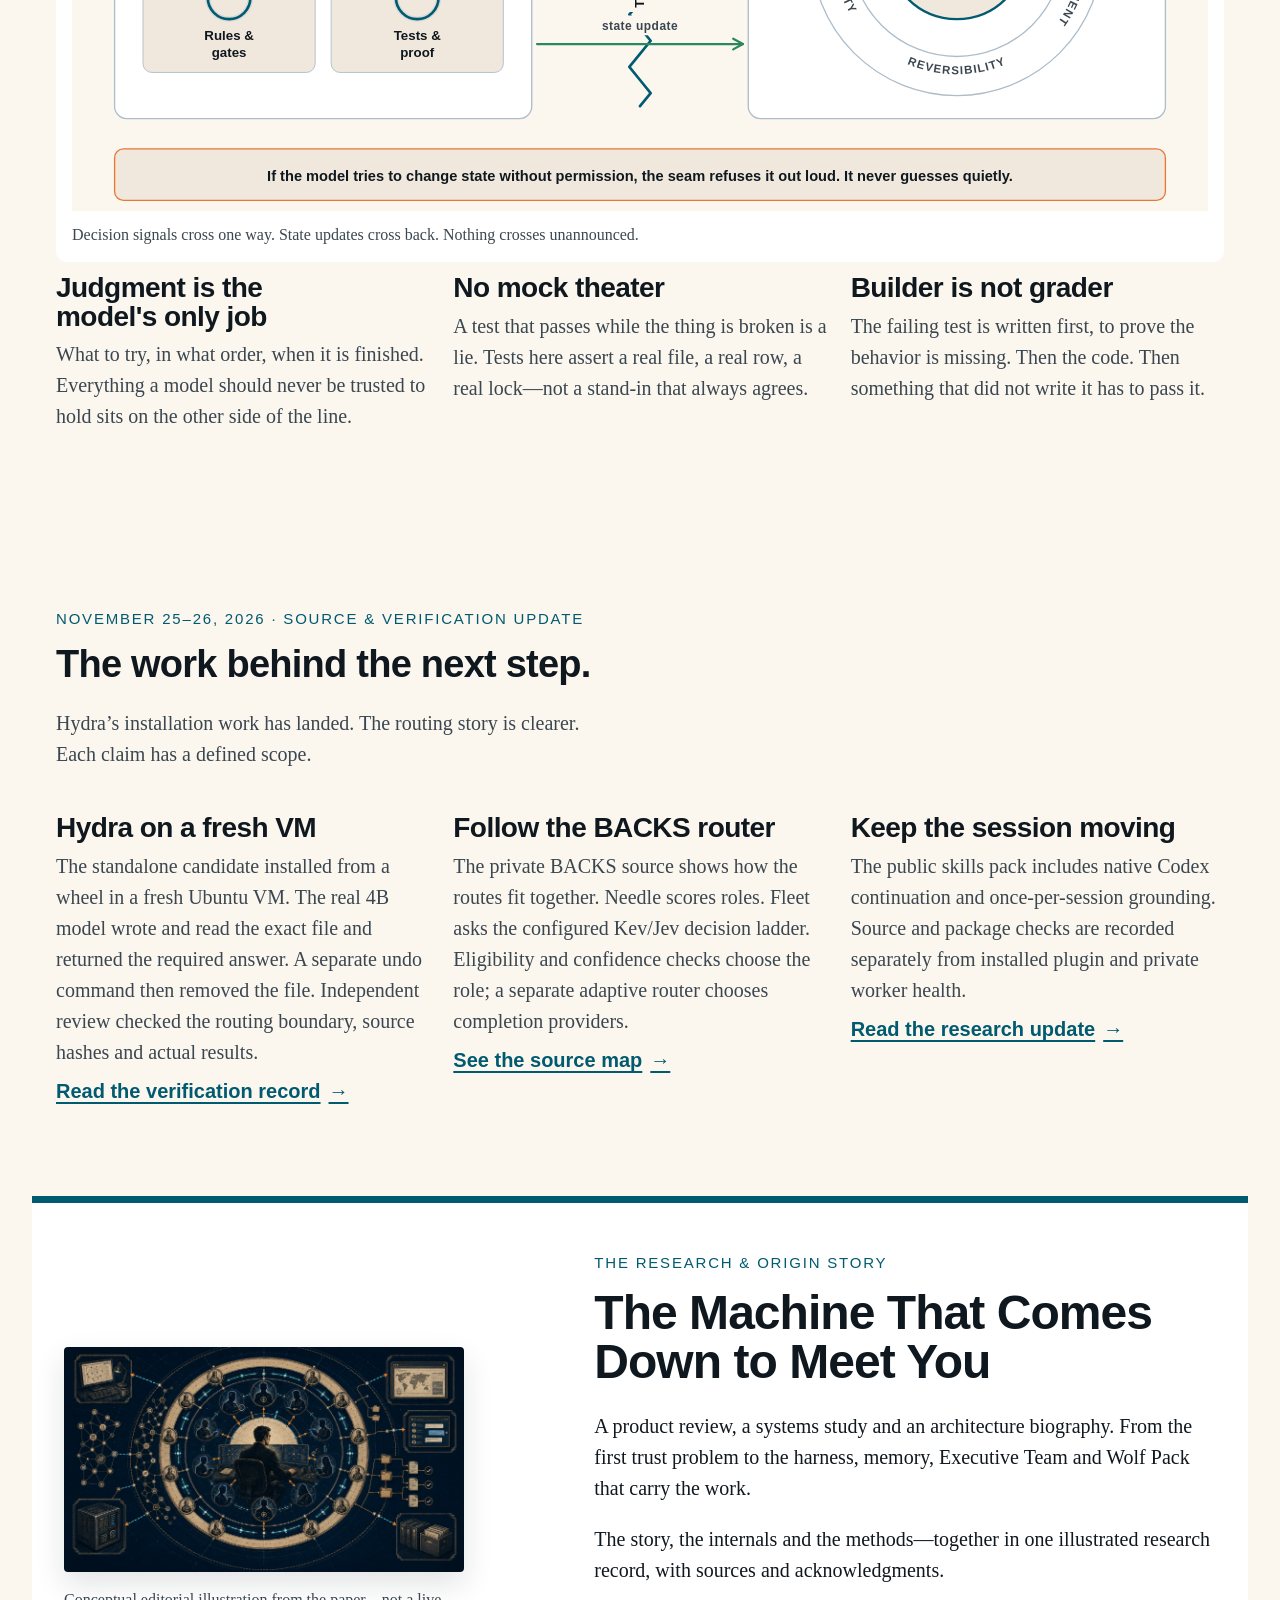
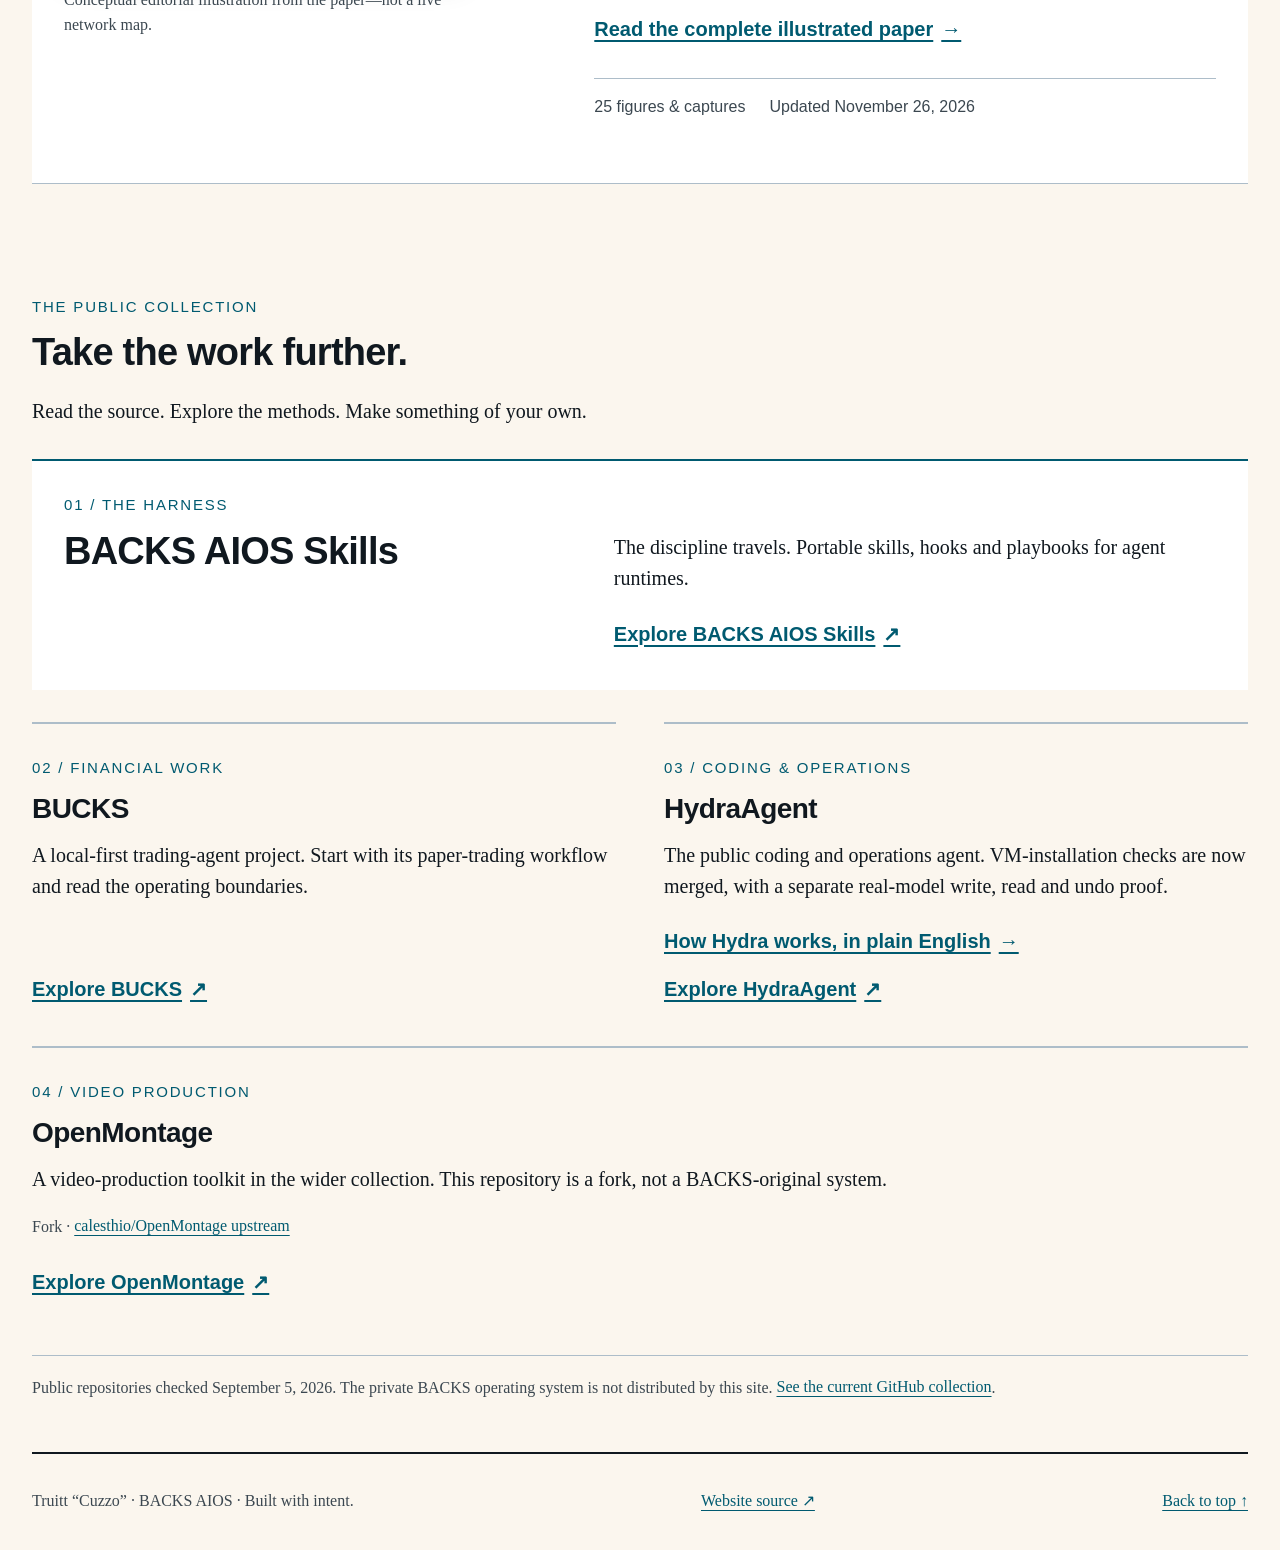
==== commit d9c9f3d9: "docs: record verified standalone VM effects and the reasons for the routing repair" ====
--- a/index.html
+++ b/index.html
@@ -3,6 +3,6 @@
 <body id="top"><a class="skip-link" href="#main">Skip to content</a><header class="site-header"><a class="wordmark" href="./" aria-label="BACKS home">B.A.C.K.S <span>AIOS</span></a><nav aria-label="Main navigation"><a href="research/">Research</a><a href="#public-projects">Public code</a></nav></header>
 <main id="main"><section class="hero" aria-labelledby="hero-title"><div class="hero-copy"><p class="eyebrow">PRIVATE INTELLIGENCE. PUBLIC PROOF.</p><h1 id="hero-title">B.A.C.K.S</h1><p class="hero-thesis">The machine comes down to meet you.</p><p class="hero-description">A private agentic AI operating system. Memory, models and an executive team working under one discipline—built by Truitt “Cuzzo.”</p><div class="hero-actions"><a class="button button-primary" href="research/">Read the research <span aria-hidden="true">→</span></a><a class="button button-secondary" href="https://github.com/Tcuzzo/backs-aios-skills">Get the harness <span aria-hidden="true">↗</span></a></div><p class="hero-note">The system stays personal. The methods can travel.</p></div><figure class="hero-media"><img class="hero-portrait" src="assets/background.webp" alt="BACKS visual identity: a cybernetic portrait with cyan and amber light." fetchpriority="high"><figcaption id="hero-caption">BACKS visual identity · Conceptual agent artwork.</figcaption><details class="hero-film"><summary>Watch the BACKS introduction <span>00:17</span></summary><video controls muted playsinline preload="none" poster="assets/background.webp" aria-label="BACKS cinematic hero introduction" aria-describedby="hero-caption"><source src="assets/backs-hero.mp4" type="video/mp4"><a href="assets/backs-hero.mp4">Watch the BACKS introduction</a></video><p class="media-note">The original landing film, in a silent web edition. Conceptual agent imagery, not a live status display. Native playback controls; no automatic motion.</p></details></figure></section>
 <section class="seam" aria-labelledby="seam-title"><div class="section-heading"><p class="eyebrow">THE ARCHITECTURE</p><h2 id="seam-title">The Reflex Seam</h2><p>The model decides. The runtime owns state, files and rules&mdash;and if the model reaches for state it does not own, the system fails loud instead of guessing.</p></div><figure class="seam-figure"><img src="assets/reflex-seam-light.svg" alt="The Reflex Seam. On the left, a deterministic runtime owns state, files, rules and tests. On the right, a model judgment kernel owns inference, policy, reversibility and priority. A jagged seam runs between them. Decision signals cross from the model to the runtime, and state updates cross back. An unpermitted state change is refused out loud." loading="lazy" width="1280" height="590"><figcaption>Decision signals cross one way. State updates cross back. Nothing crosses unannounced.</figcaption></figure><div class="seam-points"><article><h3>Judgment is the model's only job</h3><p>What to try, in what order, when it is finished. Everything a model should never be trusted to hold sits on the other side of the line.</p></article><article><h3>No mock theater</h3><p>A test that passes while the thing is broken is a lie. Tests here assert a real file, a real row, a real lock&mdash;not a stand-in that always agrees.</p></article><article><h3>Builder is not grader</h3><p>The failing test is written first, to prove the behavior is missing. Then the code. Then something that did not write it has to pass it.</p></article></div></section>
-<section class="seam" aria-labelledby="november-title"><div class="section-heading"><p class="eyebrow">NOVEMBER 25, 2026 · SOURCE &amp; VERIFICATION UPDATE</p><h2 id="november-title">The work behind the next step.</h2><p>Hydra’s installation work has landed. The routing story is clearer. Each claim has a defined scope.</p></div><div class="seam-points"><article><h3>Hydra on a fresh VM</h3><p>The merged candidate passed 3,858 local tests and cross-platform CI. Fresh Ubuntu jobs checked the installed package and required sandbox isolation. A separate real 4B-model run wrote and read the requested file; Hydra’s undo command then removed it.</p><a class="text-link" href="hydra/#verified">Read the verification record <span aria-hidden="true">→</span></a></article><article><h3>Follow the BACKS router</h3><p>The private BACKS source shows how the routes fit together. Needle scores roles. Fleet asks the configured Kev/Jev decision ladder. Eligibility and confidence checks choose the role; a separate adaptive router chooses completion providers.</p><a class="text-link" href="research/#november-routing">See the source map <span aria-hidden="true">→</span></a></article><article><h3>Keep the session moving</h3><p>The public skills pack includes native Codex continuation and once-per-session grounding. Source and package checks are recorded separately from installed plugin and private worker health.</p><a class="text-link" href="research/#november-evidence">Read the research update <span aria-hidden="true">→</span></a></article></div></section>
-<section class="research-feature" aria-labelledby="research-title"><div class="research-feature-body"><div class="research-art"><img src="research/figures/backs-operating-body-editorial.png" alt="Conceptual illustration of a human at the center of a distributed operating body." loading="lazy"><p>Conceptual editorial illustration from the paper—not a live network map.</p></div><div class="research-copy"><p class="eyebrow">THE RESEARCH &amp; ORIGIN STORY</p><h2 id="research-title">The Machine That Comes Down to Meet You</h2><p>A product review, a systems study and an architecture biography. From the first trust problem to the harness, memory, Executive Team and Wolf Pack that carry the work.</p><p>The story, the internals and the methods—together in one illustrated research record, with sources and acknowledgments.</p><a class="text-link" href="research/">Read the complete illustrated paper <span aria-hidden="true">→</span></a><p class="research-meta"><span>24 figures &amp; captures</span><span>Updated November 25, 2026</span></p></div></div></section>
+<section class="seam" aria-labelledby="november-title"><div class="section-heading"><p class="eyebrow">NOVEMBER 25–26, 2026 · SOURCE &amp; VERIFICATION UPDATE</p><h2 id="november-title">The work behind the next step.</h2><p>Hydra’s installation work has landed. The routing story is clearer. Each claim has a defined scope.</p></div><div class="seam-points"><article><h3>Hydra on a fresh VM</h3><p>The standalone candidate installed from a wheel in a fresh Ubuntu VM. The real 4B model wrote and read the exact file and returned the required answer. A separate undo command then removed the file. Independent review checked the routing boundary, source hashes and actual results.</p><a class="text-link" href="hydra/#verified">Read the verification record <span aria-hidden="true">→</span></a></article><article><h3>Follow the BACKS router</h3><p>The private BACKS source shows how the routes fit together. Needle scores roles. Fleet asks the configured Kev/Jev decision ladder. Eligibility and confidence checks choose the role; a separate adaptive router chooses completion providers.</p><a class="text-link" href="research/#november-routing">See the source map <span aria-hidden="true">→</span></a></article><article><h3>Keep the session moving</h3><p>The public skills pack includes native Codex continuation and once-per-session grounding. Source and package checks are recorded separately from installed plugin and private worker health.</p><a class="text-link" href="research/#november-evidence">Read the research update <span aria-hidden="true">→</span></a></article></div></section>
+<section class="research-feature" aria-labelledby="research-title"><div class="research-feature-body"><div class="research-art"><img src="research/figures/backs-operating-body-editorial.png" alt="Conceptual illustration of a human at the center of a distributed operating body." loading="lazy"><p>Conceptual editorial illustration from the paper—not a live network map.</p></div><div class="research-copy"><p class="eyebrow">THE RESEARCH &amp; ORIGIN STORY</p><h2 id="research-title">The Machine That Comes Down to Meet You</h2><p>A product review, a systems study and an architecture biography. From the first trust problem to the harness, memory, Executive Team and Wolf Pack that carry the work.</p><p>The story, the internals and the methods—together in one illustrated research record, with sources and acknowledgments.</p><a class="text-link" href="research/">Read the complete illustrated paper <span aria-hidden="true">→</span></a><p class="research-meta"><span>25 figures &amp; captures</span><span>Updated November 26, 2026</span></p></div></div></section>
 <section id="public-projects" aria-labelledby="projects-title"><div class="section-heading"><p class="eyebrow">THE PUBLIC COLLECTION</p><h2 id="projects-title">Take the work further.</h2><p>Read the source. Explore the methods. Make something of your own.</p></div><div class="project-grid"><article class="project"><p class="eyebrow">01 / THE HARNESS</p><h3>BACKS AIOS Skills</h3><p>The discipline travels. Portable skills, hooks and playbooks for agent runtimes.</p><a class="text-link" href="https://github.com/Tcuzzo/backs-aios-skills">Explore BACKS AIOS Skills <span aria-hidden="true">↗</span></a></article><article class="project"><p class="eyebrow">02 / FINANCIAL WORK</p><h3>BUCKS</h3><p>A local-first trading-agent project. Start with its paper-trading workflow and read the operating boundaries.</p><a class="text-link" href="https://github.com/Tcuzzo/bucks">Explore BUCKS <span aria-hidden="true">↗</span></a></article><article class="project"><p class="eyebrow">03 / CODING &amp; OPERATIONS</p><h3>HydraAgent</h3><p>The public coding and operations agent. VM-installation checks are now merged, with a separate real-model write, read and undo proof.</p><a class="text-link" href="hydra/">How Hydra works, in plain English <span aria-hidden="true">→</span></a> <a class="text-link" href="https://github.com/Tcuzzo/HydraAgent_public">Explore HydraAgent <span aria-hidden="true">↗</span></a></article><article class="project"><p class="eyebrow">04 / VIDEO PRODUCTION</p><h3>OpenMontage</h3><p>A video-production toolkit in the wider collection. This repository is a fork, not a BACKS-original system.</p><p class="project-origin">Fork · <a href="https://github.com/calesthio/OpenMontage">calesthio/OpenMontage upstream</a></p><a class="text-link" href="https://github.com/Tcuzzo/OpenMontage">Explore OpenMontage <span aria-hidden="true">↗</span></a></article></div><p class="directory-note">Public repositories checked September 5, 2026. The private BACKS operating system is not distributed by this site. <a href="https://github.com/Tcuzzo?tab=repositories">See the current GitHub collection</a>.</p></section></main><footer class="site-footer"><p>Truitt “Cuzzo” · BACKS AIOS · Built with intent.</p><a href="https://github.com/Tcuzzo/tcuzzo.github.io">Website source ↗</a><a href="#top">Back to top ↑</a></footer></body></html>
